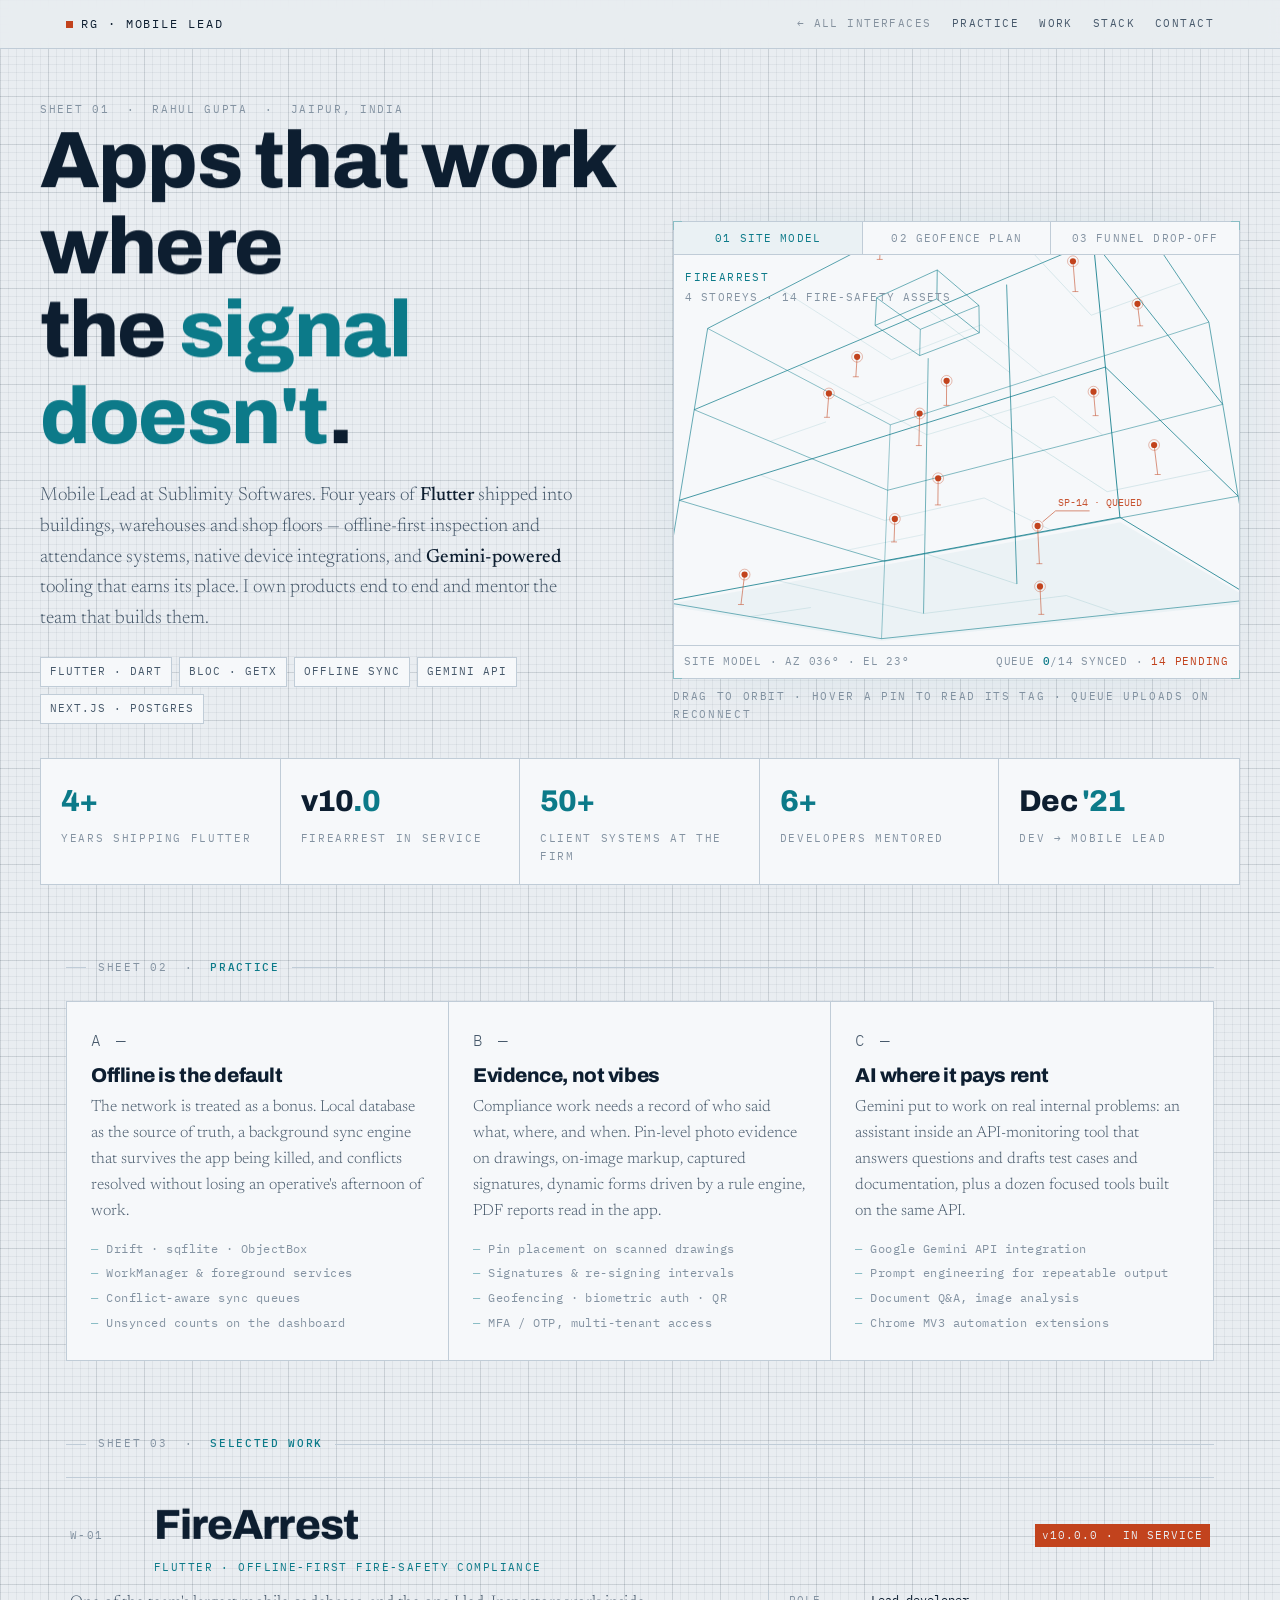
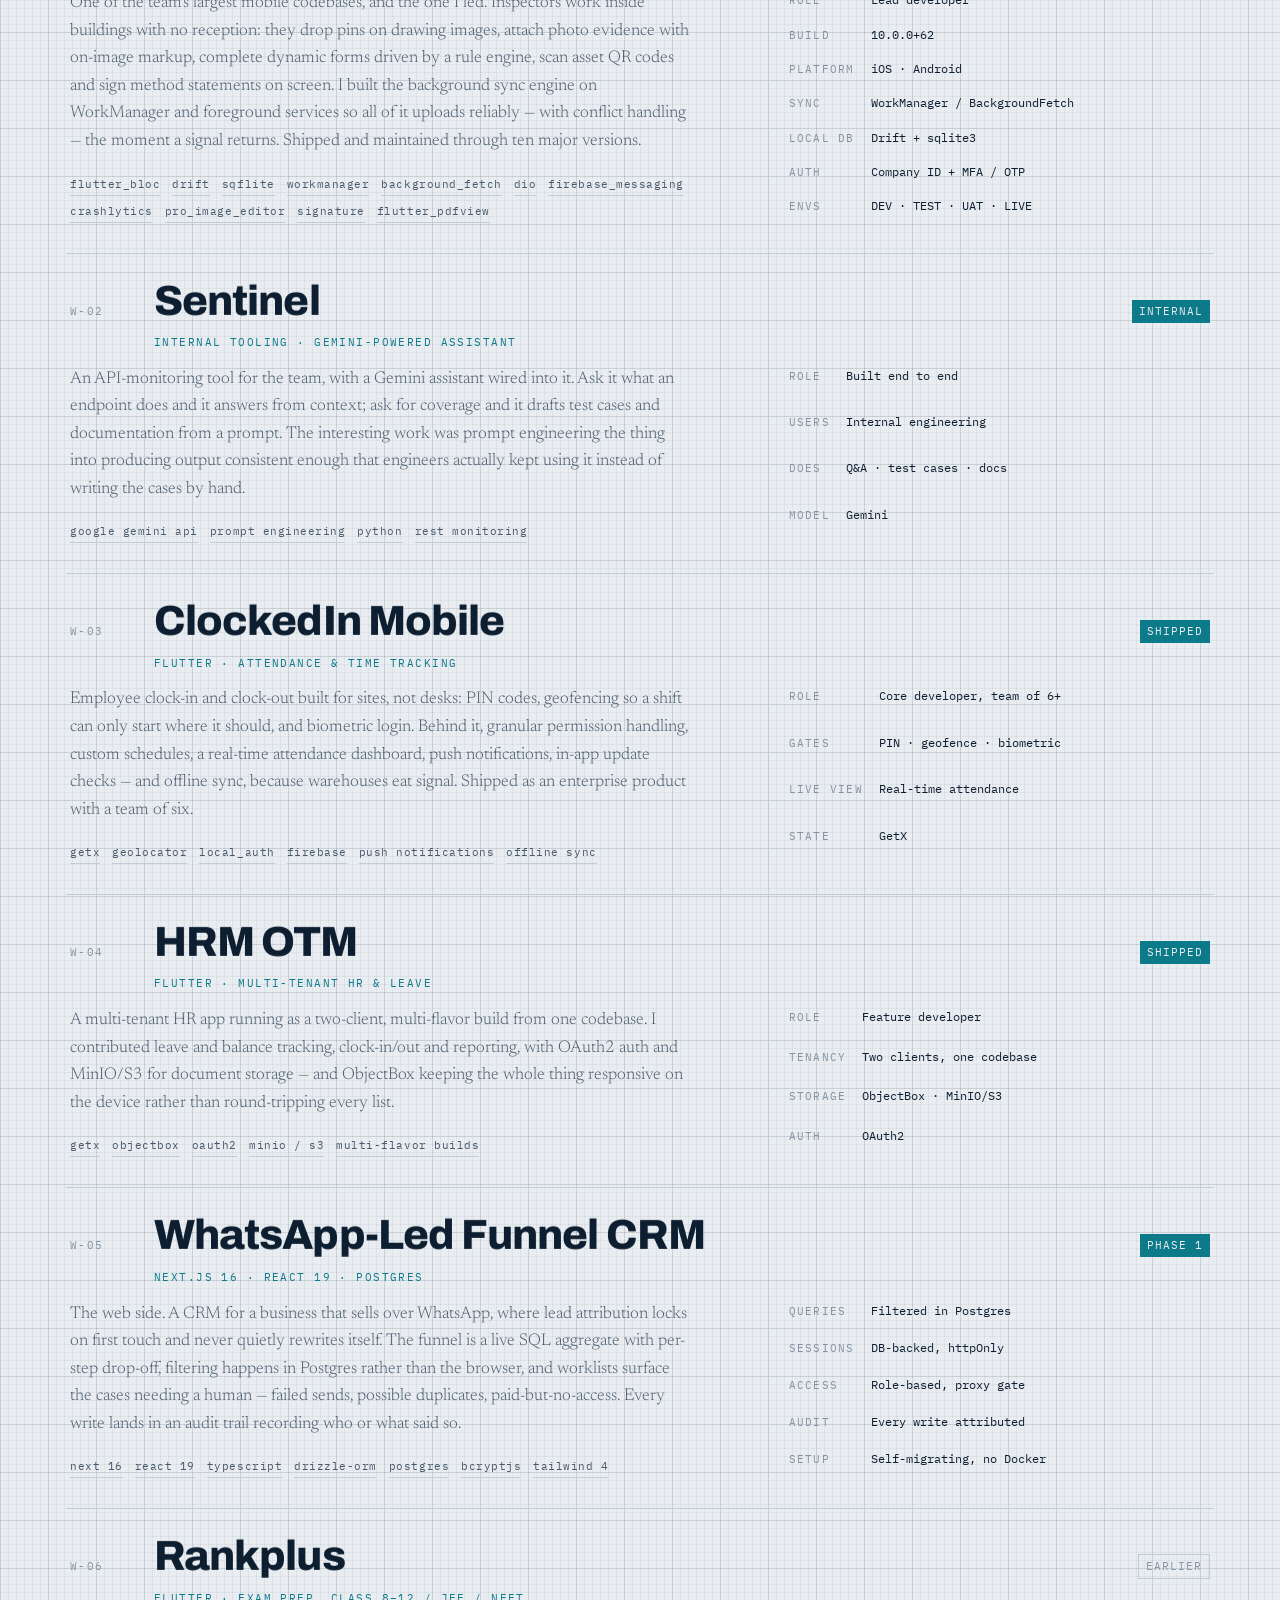
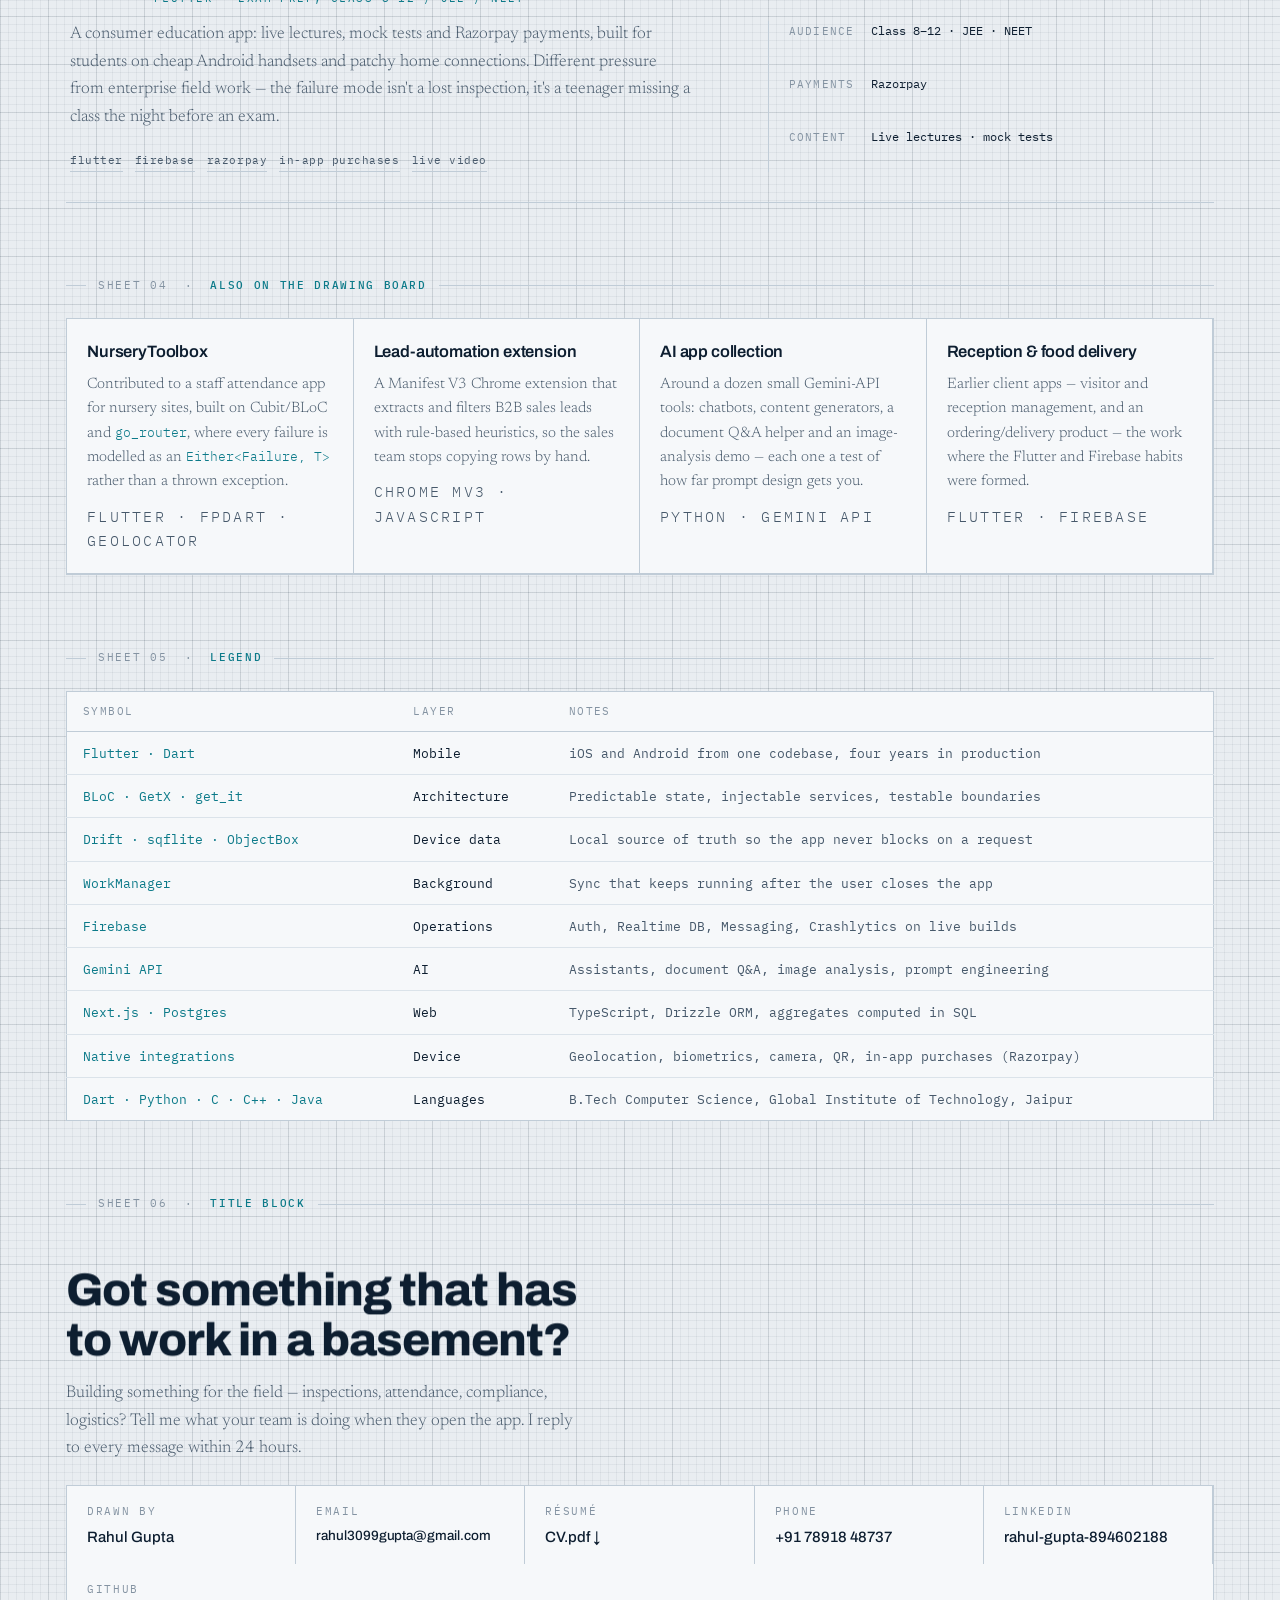
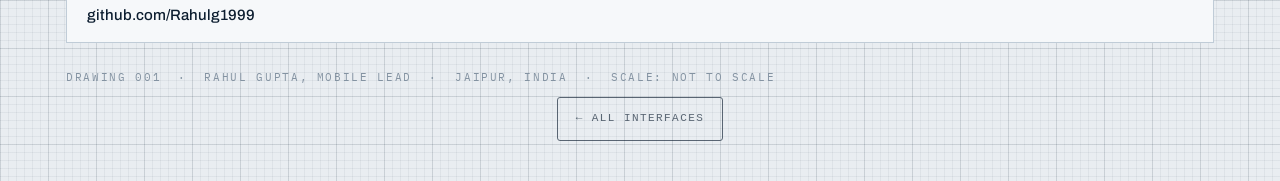
==== drawing/index.html @ c0f81e4e "first commit" ====
<!doctype html>
<html lang="en">
<head>
<meta charset="utf-8">
<meta name="viewport" content="width=device-width, initial-scale=1, viewport-fit=cover">
<title>Rahul Gupta</title>
<meta name="description" content="Drawing 001 — Rahul Gupta&#x27;s portfolio as a CAD sheet, with three live technical drawings.">
<meta name="author" content="Rahul Gupta">
<meta name="theme-color" content="#111013">
<meta property="og:type" content="website">
<meta property="og:title" content="Rahul Gupta">
<meta property="og:description" content="Drawing 001 — Rahul Gupta&#x27;s portfolio as a CAD sheet, with three live technical drawings.">
<link rel="icon" type="image/svg+xml" href="../assets/favicon-drawing001.svg">
<style>:root{color-scheme:light dark}*{-webkit-tap-highlight-color:transparent}body{margin:0}img{max-width:100%}[hidden]{display:none!important}</style>
</head>
<body>
<script>document.documentElement.className += " js";</script>
<link rel="preconnect" href="https://fonts.googleapis.com">
<link rel="preconnect" href="https://fonts.gstatic.com" crossorigin>
<link rel="stylesheet" href="https://fonts.googleapis.com/css2?family=Archivo:wght@500;600;800&family=IBM+Plex+Mono:wght@400;500&family=Newsreader:opsz,wght@6..72,300;6..72,400;6..72,500&display=swap">
<style>
:root{
  --paper:#E9EDF1; --surface:#F6F8FA; --surface-2:#FFFFFF;
  --ink:#0D1E30; --ink-soft:#47596B; --ink-faint:#8493A2;
  --rule:#C0CCD7; --rule-soft:#DBE3EA;
  --cyan:#0C7A89; --cyan-dim:#8ABDC5; --ember:#C2431D;
  --grid:rgba(13,30,48,.05); --grid-major:rgba(13,30,48,.095);
  --glow:rgba(12,122,137,.16); --wash:rgba(12,122,137,.05);
  --display:"Archivo","Helvetica Neue",Arial,sans-serif;
  --body:"Newsreader",Georgia,"Times New Roman",serif;
  --mono:"IBM Plex Mono",ui-monospace,"SF Mono",Menlo,monospace;
  color-scheme:light;
}
@media (prefers-color-scheme:dark){
  :root:not([data-theme="light"]){
    --paper:#08131E; --surface:#0D1D2B; --surface-2:#102434;
    --ink:#DEE9F1; --ink-soft:#94A9BB; --ink-faint:#5E7387;
    --rule:#1B2F42; --rule-soft:#152738;
    --cyan:#54D3E1; --cyan-dim:#2B6E7B; --ember:#FF7A4D;
    --grid:rgba(84,211,225,.05); --grid-major:rgba(84,211,225,.095);
    --glow:rgba(84,211,225,.15); --wash:rgba(84,211,225,.045);
    color-scheme:dark;
  }
}
:root[data-theme="dark"]{
  --paper:#08131E; --surface:#0D1D2B; --surface-2:#102434;
  --ink:#DEE9F1; --ink-soft:#94A9BB; --ink-faint:#5E7387;
  --rule:#1B2F42; --rule-soft:#152738;
  --cyan:#54D3E1; --cyan-dim:#2B6E7B; --ember:#FF7A4D;
  --grid:rgba(84,211,225,.05); --grid-major:rgba(84,211,225,.095);
  --glow:rgba(84,211,225,.15); --wash:rgba(84,211,225,.045);
  color-scheme:dark;
}

*{box-sizing:border-box}
html{scroll-behavior:smooth;overflow-x:clip}
body{
  margin:0; background:var(--paper); color:var(--ink);
  font-family:var(--body); font-size:17px; line-height:1.62;
  background-image:
    linear-gradient(var(--grid) 1px,transparent 1px),
    linear-gradient(90deg,var(--grid) 1px,transparent 1px),
    linear-gradient(var(--grid-major) 1px,transparent 1px),
    linear-gradient(90deg,var(--grid-major) 1px,transparent 1px);
  background-size:8px 8px,8px 8px,48px 48px,48px 48px;
  -webkit-font-smoothing:antialiased; overflow-x:hidden;
}
.sheet{max-width:1200px;margin:0 auto;padding:0 26px}
h1,h2,h3{font-family:var(--display);font-weight:800;text-wrap:balance;margin:0;letter-spacing:-.022em;line-height:1.04}
p{margin:0}
a{color:inherit}
code{font-family:var(--mono);font-size:.88em;color:var(--cyan)}
:focus-visible{outline:2px solid var(--cyan);outline-offset:3px}
.anno{font-family:var(--mono);font-size:11px;letter-spacing:.15em;text-transform:uppercase;color:var(--ink-faint);margin:0}
.anno b{font-weight:500;color:var(--cyan)}

/* plotter progress bar under the masthead */
.progress{position:absolute;left:0;right:0;bottom:-1px;height:1px;background:transparent}
.progress i{display:block;height:1px;width:0;background:var(--cyan);box-shadow:0 0 6px var(--glow)}

/* load sequence: the sheet is drawn on */
@keyframes plot-in{from{opacity:0;transform:translateY(14px)}to{opacity:1;transform:none}}
@keyframes rule-draw{from{transform:scaleX(0)}to{transform:scaleX(1)}}
.load{animation:plot-in .85s cubic-bezier(.22,.68,.28,1) backwards}
.load-1{animation-delay:.05s}.load-2{animation-delay:.16s}.load-3{animation-delay:.27s}
.load-4{animation-delay:.38s}.load-5{animation-delay:.49s}
@media (prefers-reduced-motion:reduce){.load{animation:none}}

/* line-mask type reveal */
.ln{display:block;overflow:hidden;padding-bottom:.04em}
.ln>i{display:block;font-style:normal;will-change:transform}
.js .ln>i{transform:translateY(108%);transition:transform 1s cubic-bezier(.16,.84,.3,1)}
.js .ln.go>i,.js .in .ln>i{transform:none}
.js .ln:nth-child(2)>i{transition-delay:.09s}
.js .ln:nth-child(3)>i{transition-delay:.18s}
@media (prefers-reduced-motion:reduce){.js .ln>i{transform:none;transition:none}}

/* word stagger for sheet headings */
.wd{display:inline-block}
.js .wd{opacity:0;transform:translateY(.5em);transition:opacity .5s ease,transform .5s cubic-bezier(.2,.7,.3,1)}
.js .in .wd{opacity:1;transform:none}
@media (prefers-reduced-motion:reduce){.js .wd{opacity:1;transform:none;transition:none}}

/* reveal: rests visible, lifts on entry */
.rise{opacity:.55;transform:translateY(10px);transition:opacity .7s cubic-bezier(.2,.7,.3,1),transform .7s cubic-bezier(.2,.7,.3,1)}
.rise.in{opacity:1;transform:none}
@media (prefers-reduced-motion:reduce){.rise{opacity:1;transform:none;transition:none}html{scroll-behavior:auto}}

/* ============ plotter loader: the title block draws itself, then the sheet lifts ============ */
#plot{position:fixed;inset:0;z-index:100;background:var(--paper);display:grid;place-items:center;
  background-image:linear-gradient(var(--grid) 1px,transparent 1px),linear-gradient(90deg,var(--grid) 1px,transparent 1px);
  background-size:8px 8px,8px 8px;
  animation:sheetUp .75s cubic-bezier(.76,0,.24,1) 2s forwards}
#plot .block{width:min(420px,84vw);border:1px solid var(--rule);background:var(--surface);position:relative}
#plot .block::before,#plot .block::after{content:"";position:absolute;background:var(--cyan);transform-origin:left}
#plot .block::before{left:0;right:0;top:-1px;height:1px;animation:drawX 1s cubic-bezier(.4,0,.2,1) .1s backwards}
#plot .block::after{left:0;right:0;bottom:-1px;height:1px;animation:drawX 1s cubic-bezier(.4,0,.2,1) .35s backwards}
@keyframes drawX{from{transform:scaleX(0)}to{transform:scaleX(1)}}
@keyframes sheetUp{to{transform:translateY(-101%)}}
#plot .r{display:flex;justify-content:space-between;gap:14px;padding:12px 15px;border-bottom:1px solid var(--rule);
  font-family:var(--mono);font-size:10.5px;letter-spacing:.13em;text-transform:uppercase;color:var(--ink-faint);
  opacity:0;animation:ink .01s linear forwards}
#plot .r:last-child{border-bottom:0}
#plot .r:nth-child(1){animation-delay:.5s}#plot .r:nth-child(2){animation-delay:.8s}
#plot .r:nth-child(3){animation-delay:1.1s}#plot .r:nth-child(4){animation-delay:1.4s}
@keyframes ink{to{opacity:1}}
#plot .r b{color:var(--cyan);font-weight:500}
#plot .ttl{font-family:var(--display);font-weight:800;font-size:clamp(22px,4vw,34px);letter-spacing:-.03em;color:var(--ink);text-transform:none}
#plot .bar{position:absolute;left:0;bottom:0;height:2px;background:var(--cyan);width:0;animation:fill 1.95s cubic-bezier(.4,0,.2,1) forwards}
@keyframes fill{to{width:100%}}
html:not(.js) #plot{display:none}
@media (prefers-reduced-motion:reduce){#plot{display:none}}

/* the pointer is a surveyor crosshair reading off the sheet */
@media (hover:hover) and (pointer:fine){
  html.cur-on,html.cur-on *{cursor:none!important}
}
#xh{position:fixed;top:0;left:0;pointer-events:none;z-index:40;opacity:0;transition:opacity .3s ease;
  width:0;height:0}
html.cur-live #xh{opacity:1}
#xh i{position:absolute;background:var(--cyan);display:block}
#xh i.v{left:-.5px;top:-15px;width:1px;height:30px}
#xh i.h{top:-.5px;left:-15px;height:1px;width:30px}
#xh .box{position:absolute;left:-19px;top:-19px;width:38px;height:38px;border:1px solid var(--cyan-dim);
  transition:width .28s cubic-bezier(.2,.8,.3,1),height .28s cubic-bezier(.2,.8,.3,1),left .28s cubic-bezier(.2,.8,.3,1),top .28s cubic-bezier(.2,.8,.3,1),background .28s ease}
#xh.lock .box{left:-31px;top:-31px;width:62px;height:62px;background:var(--wash);border-color:var(--cyan)}
#xh .co{position:absolute;left:26px;top:14px;font-family:var(--mono);font-size:9.5px;letter-spacing:.1em;color:var(--cyan);white-space:nowrap;font-variant-numeric:tabular-nums}
@media (prefers-reduced-motion:reduce){
  #xh{display:none!important}
  html.cur-on,html.cur-on *{cursor:auto!important}
}

/* masthead */
.masthead{position:sticky;top:0;z-index:30;padding-top:env(safe-area-inset-top);border-bottom:1px solid var(--rule);background:color-mix(in srgb,var(--paper) 88%,transparent);backdrop-filter:blur(8px)}
.masthead .sheet{display:flex;align-items:center;justify-content:space-between;gap:16px;height:48px}
.mark{font-family:var(--mono);font-size:12px;letter-spacing:.16em;text-transform:uppercase;text-decoration:none;display:flex;align-items:center;gap:8px}
.mark i{width:7px;height:7px;background:var(--ember);display:inline-block;font-style:normal;animation:blip 2.6s ease-in-out infinite}
@keyframes blip{0%,100%{opacity:1}50%{opacity:.25}}
@media (prefers-reduced-motion:reduce){.mark i{animation:none}}
.masthead nav{display:flex;gap:20px}
.masthead nav a{font-family:var(--mono);font-size:11px;letter-spacing:.13em;text-transform:uppercase;color:var(--ink-soft);text-decoration:none;position:relative}
.masthead nav a::after{content:"";position:absolute;left:0;right:100%;bottom:-4px;height:1px;background:var(--cyan);transition:right .35s ease}
.masthead nav a:hover::after{right:0}
@media (max-width:700px){.masthead nav a:nth-child(-n+2){display:none}}

/* hero */
.hero{padding:52px 0 0}
.hero-grid{display:grid;grid-template-columns:minmax(0,1.04fr) minmax(0,1fr);gap:44px;align-items:end}
@media (max-width:900px){.hero-grid{grid-template-columns:1fr;gap:32px}}
.hero h1{font-size:clamp(42px,7vw,80px)}
.hero h1 em{font-style:normal;color:var(--cyan)}
.lede{font-size:19px;font-weight:300;color:var(--ink-soft);max-width:54ch;margin-top:20px}
.lede strong{color:var(--ink);font-weight:500}
.hero-meta{display:flex;flex-wrap:wrap;gap:7px;margin-top:22px}
.chip{font-family:var(--mono);font-size:11px;letter-spacing:.09em;text-transform:uppercase;color:var(--ink-soft);border:1px solid var(--rule);padding:5px 9px;background:var(--surface);transition:color .3s ease,border-color .3s ease,transform .3s cubic-bezier(.2,.7,.3,1)}
.chip:hover{color:var(--cyan);border-color:var(--cyan-dim);transform:translateY(-2px)}
.tag{transition:color .25s ease,border-color .25s ease}
.tag:hover{color:var(--cyan);border-color:var(--cyan-dim)}

/* viewport */
.viewport{position:relative;border:1px solid var(--rule);background:var(--surface);box-shadow:0 0 70px -34px var(--glow)}
.viewport canvas{display:block;width:100%;height:390px;touch-action:pan-y;cursor:crosshair}
@media (max-width:900px){.viewport canvas{height:300px}}
.vp-tabs{display:flex;gap:0;border-bottom:1px solid var(--rule)}
.vt{flex:1;background:none;border:0;border-right:1px solid var(--rule);color:var(--ink-faint);font-family:var(--mono);font-size:10.5px;letter-spacing:.11em;text-transform:uppercase;padding:9px 6px;cursor:pointer;transition:color .25s ease,background .25s ease}
.vt:last-child{border-right:0}
.vt:hover{color:var(--ink)}
.vt.on{color:var(--cyan);background:var(--wash)}
.vp-label{position:absolute;top:47px;left:11px;z-index:2;pointer-events:none;font-family:var(--mono);font-size:10.5px;letter-spacing:.13em;text-transform:uppercase;color:var(--cyan);margin:0}
.vp-label span{display:block;color:var(--ink-faint);margin-top:3px;letter-spacing:.1em}
.vp-corner{position:absolute;width:9px;height:9px;border:1px solid var(--cyan-dim);pointer-events:none}
.vp-corner.tl{top:-1px;left:-1px;border-right:0;border-bottom:0}
.vp-corner.tr{top:-1px;right:-1px;border-left:0;border-bottom:0}
.vp-corner.bl{bottom:-1px;left:-1px;border-right:0;border-top:0}
.vp-corner.br{bottom:-1px;right:-1px;border-left:0;border-top:0}
.vp-bar{display:flex;justify-content:space-between;align-items:center;gap:10px;border-top:1px solid var(--rule);padding:7px 10px;flex-wrap:wrap}
.readout{font-family:var(--mono);font-size:11px;letter-spacing:.07em;color:var(--ink-faint);font-variant-numeric:tabular-nums}
.readout b{color:var(--cyan);font-weight:500}
.readout .warn{color:var(--ember)}

/* dimension divider */
.dim{display:flex;align-items:center;gap:12px;margin:74px 0 24px}
.dim::before{content:"";height:1px;background:var(--rule);flex:0 0 20px}
.dim::after{content:"";height:1px;background:var(--rule);flex:1;transform-origin:left;transform:scaleX(0);transition:transform 1.1s cubic-bezier(.2,.7,.3,1) .1s}
.dim.in::after{transform:scaleX(1)}
@media (prefers-reduced-motion:reduce){.dim::after{transform:none;transition:none}}
.dim .anno{white-space:nowrap}

/* stats strip */
.stats{display:grid;grid-template-columns:repeat(auto-fit,minmax(160px,1fr));border:1px solid var(--rule);background:var(--surface);margin-top:34px}
.stat{padding:18px 20px;border-right:1px solid var(--rule)}
.stat:last-child{border-right:0}
@media (max-width:760px){.stat{border-right:0;border-bottom:1px solid var(--rule)}.stat:last-child{border-bottom:0}}
.stat{transition:background .35s ease}
.stat:hover{background:var(--wash)}
.stat .n{font-family:var(--display);font-weight:800;font-size:30px;letter-spacing:-.03em;font-variant-numeric:tabular-nums}
.stat .n span{color:var(--cyan)}
.stat .anno{margin-top:5px}

/* practice */
.caps{display:grid;grid-template-columns:repeat(auto-fit,minmax(285px,1fr));border:1px solid var(--rule);background:var(--surface)}
.cap{padding:26px 24px 28px;border-right:1px solid var(--rule);position:relative;overflow:hidden}
.cap:last-child{border-right:0}
@media (max-width:900px){.cap{border-right:0;border-bottom:1px solid var(--rule)}.cap:last-child{border-bottom:0}}
.cap::before{content:"";position:absolute;inset:0;background:repeating-linear-gradient(45deg,var(--wash) 0 1px,transparent 1px 7px);opacity:0;transition:opacity .45s ease;pointer-events:none}
.cap:hover::before{opacity:1}
.cap h3{font-size:20px;margin:11px 0 10px}
.cap p{font-size:16px;font-weight:300;color:var(--ink-soft)}
.cap ul{margin:15px 0 0;padding:0;list-style:none;display:flex;flex-direction:column;gap:6px}
.cap li{font-family:var(--mono);font-size:11.5px;letter-spacing:.04em;color:var(--ink-faint);display:flex;gap:8px}
.cap li::before{content:"—";color:var(--cyan-dim)}

/* project rows */
.work{border-top:1px solid var(--rule)}
.proj{border-bottom:1px solid var(--rule);position:relative}
.proj::after{content:"";position:absolute;left:0;bottom:-1px;height:1px;width:100%;background:var(--cyan);transform:scaleX(0);transform-origin:left;transition:transform .55s cubic-bezier(.2,.7,.3,1)}
.proj:hover::after{transform:scaleX(1)}
.proj:hover .proj-idx{color:var(--ember)}
.proj-idx{transition:color .3s ease}
@media (prefers-reduced-motion:reduce){.proj::after{display:none}.proj-head{transition:none}}
.proj-head{display:grid;grid-template-columns:64px minmax(0,1fr) auto;gap:20px;align-items:baseline;padding:26px 4px 8px;transition:padding-left .4s cubic-bezier(.2,.7,.3,1)}
.proj:hover .proj-head{padding-left:14px}
.proj-idx{font-family:var(--mono);font-size:11px;letter-spacing:.12em;color:var(--ink-faint);padding-top:6px}
.proj h2{font-size:clamp(27px,4vw,42px)}
.proj:hover h2{color:var(--cyan)}
.proj h2{transition:color .3s ease}
.proj .role{font-family:var(--mono);font-size:11px;letter-spacing:.13em;text-transform:uppercase;color:var(--cyan);margin-top:9px}
.rev{font-family:var(--mono);font-size:10.5px;letter-spacing:.1em;color:var(--paper);background:var(--cyan);padding:3px 7px;white-space:nowrap}
.rev.live{background:var(--ember)}
.rev.quiet{background:transparent;color:var(--ink-faint);border:1px solid var(--rule)}
.proj-body{display:grid;grid-template-columns:minmax(0,1.5fr) minmax(0,1fr);gap:34px;padding:6px 4px 30px}
@media (max-width:860px){.proj-head{grid-template-columns:44px 1fr;gap:12px}.proj-head .rev{grid-column:2}.proj-body{grid-template-columns:1fr;gap:20px;padding-left:0}}
.proj-body p{font-weight:300;color:var(--ink-soft);max-width:62ch}
.spec{margin:0;display:grid;grid-template-columns:auto 1fr;gap:8px 16px;align-items:baseline;border-left:1px solid var(--rule);padding-left:20px}
@media (max-width:860px){.spec{border-left:0;padding-left:0;border-top:1px solid var(--rule-soft);padding-top:16px}}
.spec dt{font-family:var(--mono);font-size:10.5px;letter-spacing:.12em;text-transform:uppercase;color:var(--ink-faint);white-space:nowrap}
.spec dd{margin:0;font-family:var(--mono);font-size:12px;color:var(--ink);font-variant-numeric:tabular-nums}
.tags{display:flex;flex-wrap:wrap;gap:5px 12px;margin-top:18px}
.tag{font-family:var(--mono);font-size:10.5px;letter-spacing:.05em;color:var(--ink-soft);border-bottom:1px solid var(--rule);padding:2px 0}

/* minor works */
.minor{display:grid;grid-template-columns:repeat(auto-fit,minmax(240px,1fr));border:1px solid var(--rule);background:var(--surface)}
.mw{padding:20px;border-right:1px solid var(--rule);border-bottom:1px solid var(--rule)}
@media (max-width:900px){.mw{border-right:0}}
.mw{transition:background .35s ease}
.mw:hover{background:var(--wash)}
.mw h4{font-family:var(--display);font-weight:600;font-size:16.5px;margin:0 0 7px;letter-spacing:-.01em}
.mw p{font-size:15px;font-weight:300;color:var(--ink-soft)}
.mw .anno{margin-top:10px}

/* legend */
.legend{width:100%;border-collapse:collapse;border:1px solid var(--rule);background:var(--surface);font-family:var(--mono);font-size:12.5px}
.legend th,.legend td{text-align:left;padding:11px 16px;border-bottom:1px solid var(--rule-soft)}
.legend th{font-size:10.5px;letter-spacing:.14em;text-transform:uppercase;color:var(--ink-faint);font-weight:400;border-bottom:1px solid var(--rule)}
.legend tr:last-child td{border-bottom:0}
.legend tbody tr{transition:background .3s ease,opacity .5s ease,transform .5s cubic-bezier(.2,.7,.3,1)}
.legend tbody tr:hover{background:var(--wash)}
.legend-wrap.rise tbody tr{opacity:.5;transform:translateY(6px)}
.legend-wrap.rise.in tbody tr{opacity:1;transform:none}
.legend-wrap.rise.in tbody tr:nth-child(1){transition-delay:.02s}
.legend-wrap.rise.in tbody tr:nth-child(2){transition-delay:.07s}
.legend-wrap.rise.in tbody tr:nth-child(3){transition-delay:.12s}
.legend-wrap.rise.in tbody tr:nth-child(4){transition-delay:.17s}
.legend-wrap.rise.in tbody tr:nth-child(5){transition-delay:.22s}
.legend-wrap.rise.in tbody tr:nth-child(6){transition-delay:.27s}
.legend-wrap.rise.in tbody tr:nth-child(7){transition-delay:.32s}
.legend-wrap.rise.in tbody tr:nth-child(8){transition-delay:.37s}
.legend-wrap.rise.in tbody tr:nth-child(9){transition-delay:.42s}
@media (prefers-reduced-motion:reduce){.legend-wrap.rise tbody tr{opacity:1;transform:none;transition:none}}
.legend td:first-child{color:var(--cyan);white-space:nowrap}
.legend td:last-child{color:var(--ink-soft)}
.legend-wrap{overflow-x:auto}
@media (max-width:640px){.legend{font-size:11.5px}.legend th,.legend td{padding:9px 11px}}

/* title block */
.contact-head{padding:30px 0 22px}
.contact-head h2{font-size:clamp(29px,4.4vw,46px)}
.contact-head p{margin-top:14px;font-weight:300;color:var(--ink-soft);max-width:52ch}
.titleblock{border:1px solid var(--rule);background:var(--surface);display:grid;grid-template-columns:repeat(auto-fit,minmax(200px,1fr));margin-bottom:26px}
.tb-cell{padding:17px 20px;border-right:1px solid var(--rule)}
.tb-cell:last-child{border-right:0}
@media (max-width:760px){.tb-cell{border-right:0;border-bottom:1px solid var(--rule)}.tb-cell:last-child{border-bottom:0}}
.tb-cell .anno{display:block;margin-bottom:6px}
.tb-cell a,.tb-val{font-family:var(--display);font-weight:500;font-size:15px;text-decoration:none;overflow-wrap:break-word;hyphens:none;line-height:1.35;display:block}
.tb-cell a[href^="mailto"]{font-size:13.5px;letter-spacing:-.005em}
.tb-cell{transition:background .35s ease}
.tb-cell:hover{background:var(--wash)}
.tb-cell a:hover{color:var(--cyan)}
footer{padding:0 0 40px}
</style>

<div id="plot">
  <div class="block">
    <div class="r"><span class="ttl">Rahul Gupta</span><span>Rev 10.0</span></div>
    <div class="r"><span>Drawing</span><b>001 · Field-grade software</b></div>
    <div class="r"><span>Sheets</span><b>06</b></div>
    <div class="r"><span>Status</span><b>Plotting…</b></div>
    <span class="bar"></span>
  </div>
</div>

<div id="xh" aria-hidden="true"><i class="v"></i><i class="h"></i><span class="box"></span><span class="co"></span></div>

<header class="masthead">
  <div class="sheet">
    <a class="mark" href="#top"><i></i>RG · Mobile Lead</a>
    <nav>
      <a class="rg-top" href="../">&larr; All interfaces</a>
      <a href="#practice">Practice</a>
      <a href="#work">Work</a>
      <a href="#stack">Stack</a>
      <a href="#contact">Contact</a>
    </nav>
    <div class="progress"><i id="prog"></i></div>
  </div>
</header>

<main id="top">
<section class="sheet hero">
  <div class="hero-grid">
    <div>
      <p class="anno load load-1">Sheet 01 &nbsp;·&nbsp; Rahul Gupta &nbsp;·&nbsp; Jaipur, India</p>
      <h1><span class="ln"><i>Apps that work</i></span><span class="ln"><i>where the <em>signal</em></i></span><span class="ln"><i><em>doesn't</em>.</i></span></h1>
      <p class="lede load load-3">Mobile Lead at Sublimity Softwares. Four years of <strong>Flutter</strong> shipped into buildings, warehouses and shop floors — offline-first inspection and attendance systems, native device integrations, and <strong>Gemini-powered</strong> tooling that earns its place. I own products end to end and mentor the team that builds them.</p>
      <div class="hero-meta load load-4">
        <span class="chip">Flutter · Dart</span>
        <span class="chip">BLoC · GetX</span>
        <span class="chip">Offline sync</span>
        <span class="chip">Gemini API</span>
        <span class="chip">Next.js · Postgres</span>
      </div>
    </div>

    <div>
      <div class="viewport load load-3">
        <span class="vp-corner tl"></span><span class="vp-corner tr"></span>
        <span class="vp-corner bl"></span><span class="vp-corner br"></span>
        <div class="vp-tabs" role="group" aria-label="Choose a drawing">
          <button class="vt on" type="button" data-mode="0">01 Site model</button>
          <button class="vt" type="button" data-mode="1">02 Geofence plan</button>
          <button class="vt" type="button" data-mode="2">03 Funnel drop-off</button>
        </div>
        <p class="vp-label" id="vp-cap">FireArrest <span>4 storeys · 14 fire-safety assets</span></p>
        <canvas id="cad" aria-label="Interactive wireframe of a four-storey site model. Inspection pins upload from unsynced to synced; moving the pointer reveals each pin's asset tag."></canvas>
        <div class="vp-bar">
          <span class="readout">SITE MODEL · <span id="ro-az">AZ 000°</span> · <span id="ro-el">EL 00°</span></span>
          <span class="readout" id="ro-sync">QUEUE <b>0</b>/14 SYNCED</span>
        </div>
      </div>
      <p class="anno load load-5" style="margin-top:9px">Drag to orbit · hover a pin to read its tag · queue uploads on reconnect</p>
    </div>
  </div>

  <div class="stats rise">
    <div class="stat"><p class="n"><span class="cnt" data-to="4">4</span><span>+</span></p><p class="anno">Years shipping Flutter</p></div>
    <div class="stat"><p class="n">v10<span>.0</span></p><p class="anno">FireArrest in service</p></div>
    <div class="stat"><p class="n"><span class="cnt" data-to="50">50</span><span>+</span></p><p class="anno">Client systems at the firm</p></div>
    <div class="stat"><p class="n"><span class="cnt" data-to="6">6</span><span>+</span></p><p class="anno">Developers mentored</p></div>
    <div class="stat"><p class="n">Dec<span> '21</span></p><p class="anno">Dev → Mobile Lead</p></div>
  </div>
</section>

<section class="sheet" id="practice">
  <div class="dim rise"><p class="anno">Sheet 02 &nbsp;·&nbsp; <b>Practice</b></p></div>
  <div class="caps rise">
    <article class="cap">
      <p class="anno">A —</p>
      <h3>Offline is the default</h3>
      <p>The network is treated as a bonus. Local database as the source of truth, a background sync engine that survives the app being killed, and conflicts resolved without losing an operative's afternoon of work.</p>
      <ul>
        <li>Drift · sqflite · ObjectBox</li>
        <li>WorkManager &amp; foreground services</li>
        <li>Conflict-aware sync queues</li>
        <li>Unsynced counts on the dashboard</li>
      </ul>
    </article>
    <article class="cap">
      <p class="anno">B —</p>
      <h3>Evidence, not vibes</h3>
      <p>Compliance work needs a record of who said what, where, and when. Pin-level photo evidence on drawings, on-image markup, captured signatures, dynamic forms driven by a rule engine, PDF reports read in the app.</p>
      <ul>
        <li>Pin placement on scanned drawings</li>
        <li>Signatures &amp; re-signing intervals</li>
        <li>Geofencing · biometric auth · QR</li>
        <li>MFA / OTP, multi-tenant access</li>
      </ul>
    </article>
    <article class="cap">
      <p class="anno">C —</p>
      <h3>AI where it pays rent</h3>
      <p>Gemini put to work on real internal problems: an assistant inside an API-monitoring tool that answers questions and drafts test cases and documentation, plus a dozen focused tools built on the same API.</p>
      <ul>
        <li>Google Gemini API integration</li>
        <li>Prompt engineering for repeatable output</li>
        <li>Document Q&amp;A, image analysis</li>
        <li>Chrome MV3 automation extensions</li>
      </ul>
    </article>
  </div>
</section>

<section class="sheet" id="work">
  <div class="dim rise"><p class="anno">Sheet 03 &nbsp;·&nbsp; <b>Selected work</b></p></div>
  <div class="work">

    <article class="proj rise">
      <div class="proj-head">
        <span class="proj-idx">W-01</span>
        <div>
          <h2><span class="ln"><i>FireArrest</i></span></h2>
          <p class="role">Flutter · Offline-first fire-safety compliance</p>
        </div>
        <span class="rev live">v10.0.0 · IN SERVICE</span>
      </div>
      <div class="proj-body">
        <div>
          <p>One of the team's largest mobile codebases, and the one I led. Inspectors work inside buildings with no reception: they drop pins on drawing images, attach photo evidence with on-image markup, complete dynamic forms driven by a rule engine, scan asset QR codes and sign method statements on screen. I built the background sync engine on WorkManager and foreground services so all of it uploads reliably — with conflict handling — the moment a signal returns. Shipped and maintained through ten major versions.</p>
          <div class="tags">
            <span class="tag">flutter_bloc</span><span class="tag">drift</span><span class="tag">sqflite</span><span class="tag">workmanager</span><span class="tag">background_fetch</span><span class="tag">dio</span><span class="tag">firebase_messaging</span><span class="tag">crashlytics</span><span class="tag">pro_image_editor</span><span class="tag">signature</span><span class="tag">flutter_pdfview</span>
          </div>
        </div>
        <dl class="spec">
          <dt>Role</dt><dd>Lead developer</dd>
          <dt>Build</dt><dd>10.0.0+62</dd>
          <dt>Platform</dt><dd>iOS · Android</dd>
          <dt>Sync</dt><dd>WorkManager / BackgroundFetch</dd>
          <dt>Local DB</dt><dd>Drift + sqlite3</dd>
          <dt>Auth</dt><dd>Company ID + MFA / OTP</dd>
          <dt>Envs</dt><dd>DEV · TEST · UAT · LIVE</dd>
        </dl>
      </div>
    </article>

    <article class="proj rise">
      <div class="proj-head">
        <span class="proj-idx">W-02</span>
        <div>
          <h2><span class="ln"><i>Sentinel</i></span></h2>
          <p class="role">Internal tooling · Gemini-powered assistant</p>
        </div>
        <span class="rev">INTERNAL</span>
      </div>
      <div class="proj-body">
        <div>
          <p>An API-monitoring tool for the team, with a Gemini assistant wired into it. Ask it what an endpoint does and it answers from context; ask for coverage and it drafts test cases and documentation from a prompt. The interesting work was prompt engineering the thing into producing output consistent enough that engineers actually kept using it instead of writing the cases by hand.</p>
          <div class="tags">
            <span class="tag">google gemini api</span><span class="tag">prompt engineering</span><span class="tag">python</span><span class="tag">rest monitoring</span>
          </div>
        </div>
        <dl class="spec">
          <dt>Role</dt><dd>Built end to end</dd>
          <dt>Users</dt><dd>Internal engineering</dd>
          <dt>Does</dt><dd>Q&amp;A · test cases · docs</dd>
          <dt>Model</dt><dd>Gemini</dd>
        </dl>
      </div>
    </article>

    <article class="proj rise">
      <div class="proj-head">
        <span class="proj-idx">W-03</span>
        <div>
          <h2><span class="ln"><i>ClockedIn Mobile</i></span></h2>
          <p class="role">Flutter · Attendance &amp; time tracking</p>
        </div>
        <span class="rev">SHIPPED</span>
      </div>
      <div class="proj-body">
        <div>
          <p>Employee clock-in and clock-out built for sites, not desks: PIN codes, geofencing so a shift can only start where it should, and biometric login. Behind it, granular permission handling, custom schedules, a real-time attendance dashboard, push notifications, in-app update checks — and offline sync, because warehouses eat signal. Shipped as an enterprise product with a team of six.</p>
          <div class="tags">
            <span class="tag">getx</span><span class="tag">geolocator</span><span class="tag">local_auth</span><span class="tag">firebase</span><span class="tag">push notifications</span><span class="tag">offline sync</span>
          </div>
        </div>
        <dl class="spec">
          <dt>Role</dt><dd>Core developer, team of 6+</dd>
          <dt>Gates</dt><dd>PIN · geofence · biometric</dd>
          <dt>Live view</dt><dd>Real-time attendance</dd>
          <dt>State</dt><dd>GetX</dd>
        </dl>
      </div>
    </article>

    <article class="proj rise">
      <div class="proj-head">
        <span class="proj-idx">W-04</span>
        <div>
          <h2><span class="ln"><i>HRM OTM</i></span></h2>
          <p class="role">Flutter · Multi-tenant HR &amp; leave</p>
        </div>
        <span class="rev">SHIPPED</span>
      </div>
      <div class="proj-body">
        <div>
          <p>A multi-tenant HR app running as a two-client, multi-flavor build from one codebase. I contributed leave and balance tracking, clock-in/out and reporting, with OAuth2 auth and MinIO/S3 for document storage — and ObjectBox keeping the whole thing responsive on the device rather than round-tripping every list.</p>
          <div class="tags">
            <span class="tag">getx</span><span class="tag">objectbox</span><span class="tag">oauth2</span><span class="tag">minio / s3</span><span class="tag">multi-flavor builds</span>
          </div>
        </div>
        <dl class="spec">
          <dt>Role</dt><dd>Feature developer</dd>
          <dt>Tenancy</dt><dd>Two clients, one codebase</dd>
          <dt>Storage</dt><dd>ObjectBox · MinIO/S3</dd>
          <dt>Auth</dt><dd>OAuth2</dd>
        </dl>
      </div>
    </article>

    <article class="proj rise">
      <div class="proj-head">
        <span class="proj-idx">W-05</span>
        <div>
          <h2><span class="ln"><i>WhatsApp-Led Funnel CRM</i></span></h2>
          <p class="role">Next.js 16 · React 19 · Postgres</p>
        </div>
        <span class="rev">PHASE 1</span>
      </div>
      <div class="proj-body">
        <div>
          <p>The web side. A CRM for a business that sells over WhatsApp, where lead attribution locks on first touch and never quietly rewrites itself. The funnel is a live SQL aggregate with per-step drop-off, filtering happens in Postgres rather than the browser, and worklists surface the cases needing a human — failed sends, possible duplicates, paid-but-no-access. Every write lands in an audit trail recording who or what said so.</p>
          <div class="tags">
            <span class="tag">next 16</span><span class="tag">react 19</span><span class="tag">typescript</span><span class="tag">drizzle-orm</span><span class="tag">postgres</span><span class="tag">bcryptjs</span><span class="tag">tailwind 4</span>
          </div>
        </div>
        <dl class="spec">
          <dt>Queries</dt><dd>Filtered in Postgres</dd>
          <dt>Sessions</dt><dd>DB-backed, httpOnly</dd>
          <dt>Access</dt><dd>Role-based, proxy gate</dd>
          <dt>Audit</dt><dd>Every write attributed</dd>
          <dt>Setup</dt><dd>Self-migrating, no Docker</dd>
        </dl>
      </div>
    </article>

    <article class="proj rise">
      <div class="proj-head">
        <span class="proj-idx">W-06</span>
        <div>
          <h2><span class="ln"><i>Rankplus</i></span></h2>
          <p class="role">Flutter · Exam prep, Class 8–12 / JEE / NEET</p>
        </div>
        <span class="rev quiet">EARLIER</span>
      </div>
      <div class="proj-body">
        <div>
          <p>A consumer education app: live lectures, mock tests and Razorpay payments, built for students on cheap Android handsets and patchy home connections. Different pressure from enterprise field work — the failure mode isn't a lost inspection, it's a teenager missing a class the night before an exam.</p>
          <div class="tags">
            <span class="tag">flutter</span><span class="tag">firebase</span><span class="tag">razorpay</span><span class="tag">in-app purchases</span><span class="tag">live video</span>
          </div>
        </div>
        <dl class="spec">
          <dt>Audience</dt><dd>Class 8–12 · JEE · NEET</dd>
          <dt>Payments</dt><dd>Razorpay</dd>
          <dt>Content</dt><dd>Live lectures · mock tests</dd>
        </dl>
      </div>
    </article>

  </div>
</section>

<section class="sheet">
  <div class="dim rise"><p class="anno">Sheet 04 &nbsp;·&nbsp; <b>Also on the drawing board</b></p></div>
  <div class="minor rise">
    <div class="mw">
      <h4>NurseryToolbox</h4>
      <p>Contributed to a staff attendance app for nursery sites, built on Cubit/BLoC and <code>go_router</code>, where every failure is modelled as an <code>Either&lt;Failure, T&gt;</code> rather than a thrown exception.</p>
      <p class="anno">Flutter · fpdart · geolocator</p>
    </div>
    <div class="mw">
      <h4>Lead-automation extension</h4>
      <p>A Manifest V3 Chrome extension that extracts and filters B2B sales leads with rule-based heuristics, so the sales team stops copying rows by hand.</p>
      <p class="anno">Chrome MV3 · JavaScript</p>
    </div>
    <div class="mw">
      <h4>AI app collection</h4>
      <p>Around a dozen small Gemini-API tools: chatbots, content generators, a document Q&amp;A helper and an image-analysis demo — each one a test of how far prompt design gets you.</p>
      <p class="anno">Python · Gemini API</p>
    </div>
    <div class="mw">
      <h4>Reception &amp; food delivery</h4>
      <p>Earlier client apps — visitor and reception management, and an ordering/delivery product — the work where the Flutter and Firebase habits were formed.</p>
      <p class="anno">Flutter · Firebase</p>
    </div>
  </div>
</section>

<section class="sheet" id="stack">
  <div class="dim rise"><p class="anno">Sheet 05 &nbsp;·&nbsp; <b>Legend</b></p></div>
  <div class="legend-wrap rise">
  <table class="legend">
    <thead><tr><th scope="col">Symbol</th><th scope="col">Layer</th><th scope="col">Notes</th></tr></thead>
    <tbody>
      <tr><td>Flutter · Dart</td><td>Mobile</td><td>iOS and Android from one codebase, four years in production</td></tr>
      <tr><td>BLoC · GetX · get_it</td><td>Architecture</td><td>Predictable state, injectable services, testable boundaries</td></tr>
      <tr><td>Drift · sqflite · ObjectBox</td><td>Device data</td><td>Local source of truth so the app never blocks on a request</td></tr>
      <tr><td>WorkManager</td><td>Background</td><td>Sync that keeps running after the user closes the app</td></tr>
      <tr><td>Firebase</td><td>Operations</td><td>Auth, Realtime DB, Messaging, Crashlytics on live builds</td></tr>
      <tr><td>Gemini API</td><td>AI</td><td>Assistants, document Q&amp;A, image analysis, prompt engineering</td></tr>
      <tr><td>Next.js · Postgres</td><td>Web</td><td>TypeScript, Drizzle ORM, aggregates computed in SQL</td></tr>
      <tr><td>Native integrations</td><td>Device</td><td>Geolocation, biometrics, camera, QR, in-app purchases (Razorpay)</td></tr>
      <tr><td>Dart · Python · C · C++ · Java</td><td>Languages</td><td>B.Tech Computer Science, Global Institute of Technology, Jaipur</td></tr>
    </tbody>
  </table>
  </div>
</section>

<section class="sheet" id="contact">
  <div class="dim rise"><p class="anno">Sheet 06 &nbsp;·&nbsp; <b>Title block</b></p></div>
  <div class="contact-head rise">
    <h2><span class="ln"><i>Got something that has</i></span><span class="ln"><i>to work in a basement?</i></span></h2>
    <p>Building something for the field — inspections, attendance, compliance, logistics? Tell me what your team is doing when they open the app. I reply to every message within 24 hours.</p>
  </div>
  <div class="titleblock rise">
    <div class="tb-cell"><span class="anno">Drawn by</span><span class="tb-val">Rahul Gupta</span></div>
    <div class="tb-cell"><span class="anno">Email</span><a href="mailto:rahul3099gupta@gmail.com">rahul3099gupta@gmail.com</a></div>
    <div class="tb-cell"><span class="anno">Résumé</span><a href="../assets/Rahul-Gupta-CV.pdf" download>CV.pdf ↓</a></div>
    <div class="tb-cell"><span class="anno">Phone</span><a href="tel:+917891848737">+91 78918 48737</a></div>
    <div class="tb-cell"><span class="anno">LinkedIn</span><a href="https://linkedin.com/in/rahul-gupta-894602188" target="_blank" rel="noopener noreferrer">rahul-gupta-894602188</a></div>
    <div class="tb-cell"><span class="anno">GitHub</span><a href="https://github.com/Rahulg1999" target="_blank" rel="noopener noreferrer">github.com/Rahulg1999</a></div>
  </div>
</section>
</main>

<footer class="sheet">
  <p class="anno">Drawing 001 &nbsp;·&nbsp; Rahul Gupta, Mobile Lead &nbsp;·&nbsp; Jaipur, India &nbsp;·&nbsp; Scale: not to scale</p>
</footer>

<script>
/* ---------- the plotter sheet lifts, then the crosshair takes over ---------- */
(function(){
  var reduceQ = window.matchMedia('(prefers-reduced-motion: reduce)').matches;
  var plot = document.getElementById('plot');
  if(plot) setTimeout(function(){ plot.remove(); }, reduceQ ? 0 : 2900);

  if(reduceQ || !window.matchMedia('(hover:hover) and (pointer:fine)').matches) return;
  var docEl = document.documentElement, xh = document.getElementById('xh');
  var co = xh.querySelector('.co');
  docEl.classList.add('cur-on');
  var seen = false;
  window.addEventListener('pointermove', function(e){
    if(!seen){ seen = true; docEl.classList.add('cur-live'); }
    xh.style.transform = 'translate(' + e.clientX + 'px,' + e.clientY + 'px)';
    co.textContent = 'X ' + String(Math.round(e.clientX)).padStart(4,'0') + '  Y ' + String(Math.round(e.clientY)).padStart(4,'0');
  }, {passive:true});
  document.addEventListener('pointerleave', function(){ seen = false; docEl.classList.remove('cur-live'); });
  document.querySelectorAll('a, button, .proj, .cap, .mw, canvas').forEach(function(el){
    el.addEventListener('pointerenter', function(){ xh.classList.add('lock'); });
    el.addEventListener('pointerleave', function(){ xh.classList.remove('lock'); });
  });
})();

/* ---------- reveal on scroll (rests visible) ---------- */
(function(){
  var els = document.querySelectorAll('.rise');
  if(!('IntersectionObserver' in window)){ els.forEach(function(e){ e.classList.add('in'); }); return; }
  var io = new IntersectionObserver(function(entries){
    entries.forEach(function(en){
      if(!en.isIntersecting) return;
      en.target.classList.add('in');
      en.target.querySelectorAll && en.target.querySelectorAll('.cnt').forEach(countUp);
      io.unobserve(en.target);
    });
  }, {rootMargin:'0px 0px -8% 0px', threshold:0.05});
  els.forEach(function(e){ io.observe(e); });
})();

/* ---------- type: run hero lines, split sheet headings into words ---------- */
(function(){
  var hero = document.querySelector('.hero h1');
  if(hero){
    var lines = hero.querySelectorAll('.ln');
    (document.fonts ? document.fonts.ready : Promise.resolve()).then(function(){
      lines.forEach(function(l, i){ setTimeout(function(){ l.classList.add('go'); }, 90 + i*110); });
    });
  }
  document.querySelectorAll('.dim .anno, .contact-head p').forEach(function(el){
    if(el.querySelector('.wd')) return;
    var html = el.innerHTML.split(/(\s+)/).map(function(tok){
      return /^\s+$/.test(tok) ? tok : '<span class="wd">' + tok + '</span>';
    }).join('');
    el.innerHTML = html;
    var kids = el.querySelectorAll('.wd');
    kids.forEach(function(k, i){ k.style.transitionDelay = (i * 0.035) + 's'; });
  });
})();

/* ---------- count-ups ---------- */
function countUp(el){
  if(el.dataset.done) return;
  el.dataset.done = '1';
  var to = parseInt(el.dataset.to, 10);
  if(window.matchMedia('(prefers-reduced-motion: reduce)').matches){ el.textContent = to; return; }
  var t0 = null, dur = 900;
  function tick(now){
    if(t0 === null) t0 = now;
    var k = Math.min((now - t0) / dur, 1);
    var eased = 1 - Math.pow(1 - k, 3);
    el.textContent = Math.round(to * eased);
    if(k < 1) requestAnimationFrame(tick);
  }
  requestAnimationFrame(tick);
}
if(!window.matchMedia('(prefers-reduced-motion: reduce)').matches){
  document.querySelectorAll('.cnt').forEach(function(el){ el.textContent = '0'; });
}

/* ---------- scroll progress ---------- */
(function(){
  var bar = document.getElementById('prog');
  if(!bar) return;
  var ticking = false;
  function set(){
    var max = document.documentElement.scrollHeight - window.innerHeight;
    var k = max > 0 ? Math.min(window.scrollY / max, 1) : 0;
    bar.style.width = (k * 100).toFixed(2) + '%';
    ticking = false;
  }
  window.addEventListener('scroll', function(){
    if(!ticking){ ticking = true; requestAnimationFrame(set); }
  }, {passive:true});
  window.addEventListener('resize', set);
  set();
})();

/* ---------- CAD site model ---------- */
(function(){
  var canvas = document.getElementById('cad');
  if(!canvas || !canvas.getContext) return;
  var ctx = canvas.getContext('2d');
  var reduce = window.matchMedia('(prefers-reduced-motion: reduce)').matches;

  var C = {};
  function readPalette(){
    var cs = getComputedStyle(document.documentElement);
    C.line  = cs.getPropertyValue('--cyan').trim()      || '#0C7A89';
    C.faint = cs.getPropertyValue('--cyan-dim').trim()  || '#8ABDC5';
    C.ember = cs.getPropertyValue('--ember').trim()     || '#C2431D';
    C.ink   = cs.getPropertyValue('--ink-faint').trim() || '#8493A2';
  }
  readPalette();
  var mq = window.matchMedia('(prefers-color-scheme: dark)');
  if(mq.addEventListener) mq.addEventListener('change', readPalette);

  /* model: four storeys, slabs, partitions, columns, roof plant */
  var W = 1.5, D = 1.02, LVL = [-1.0, -0.34, 0.32, 0.98];
  var segs = [];
  function seg(a,b,c,d,e,f,w){ segs.push([a,b,c,d,e,f,w||0]); }
  LVL.forEach(function(y,i){
    seg(-W,y,-D, W,y,-D,0); seg(W,y,-D, W,y,D,0); seg(W,y,D, -W,y,D,0); seg(-W,y,D, -W,y,-D,0);
    var p = (i % 2)
      ? [[[-0.7,-D],[-0.7,0.1]],[[-0.7,0.1],[0.15,0.1]],[[0.15,0.1],[0.15,D]],[[0.85,-D],[0.85,0.45]],[[0.85,0.45],[W,0.45]],[[-W,0.55],[-0.7,0.55]]]
      : [[[-0.45,-D],[-0.45,0.25]],[[-0.45,0.25],[0.62,0.25]],[[0.62,0.25],[0.62,D]],[[0.55,-D],[0.55,-0.2]],[[-W,-0.35],[-0.9,-0.35]]];
    p.forEach(function(s){ seg(s[0][0],y,s[0][1], s[1][0],y,s[1][1], 1); });
  });
  [[-W,-D],[W,-D],[W,D],[-W,D],[-0.45,0.25],[0.55,-0.2]].forEach(function(c){
    seg(c[0],LVL[0],c[1], c[0],LVL[3],c[1], 0);
  });
  var ry = LVL[3], py = ry + 0.24;
  [[ry],[py]].forEach(function(a){
    var y = a[0];
    seg(-0.48,y,-0.34, 0.08,y,-0.34,0); seg(0.08,y,-0.34, 0.08,y,0.18,0);
    seg(0.08,y,0.18, -0.48,y,0.18,0); seg(-0.48,y,0.18, -0.48,y,-0.34,0);
  });
  [[-0.48,-0.34],[0.08,-0.34],[0.08,0.18],[-0.48,0.18]].forEach(function(c){ seg(c[0],ry,c[1], c[0],py,c[1],0); });

  var PINS = [
    [0,-1.18,-0.68,'FD-01'],[0,0.88,-0.54,'SP-14'],[0,0.18,0.74,'FD-02'],
    [1,-1.02,0.58,'DMP-07'],[1,0.34,-0.82,'SP-21'],[1,1.22,0.34,'FD-09'],
    [2,-0.84,-0.4,'SP-33'],[2,0.72,0.68,'FD-11'],[2,1.26,-0.72,'DMP-12'],
    [3,-1.12,0.14,'SP-40'],[3,0.04,-0.88,'FD-18'],[3,1.08,0.78,'SP-42'],
    [1,-0.18,0.04,'CORE-1'],[2,-0.04,-0.06,'CORE-2']
  ].map(function(p){ return {x:p[1], y:LVL[p[0]], z:p[2], id:p[3], synced:false, t:0}; });

  var az = -0.62, el = 0.4, w = 0, h = 0, dpr = 1;
  var plot = reduce ? 1 : 0, plotStart = null, PLOT_MS = 1500;
  var mode = 0;

  /* ---- drawing 02: a geofenced site, workers clocking in ---- */
  var CREW = [
    {n:'A. Sharma', a:2.7, r:1.62, in:false}, {n:'R. Verma', a:0.7, r:1.45, in:false},
    {n:'S. Khan',   a:4.2, r:1.30, in:false}, {n:'P. Nair',  a:5.4, r:1.70, in:false},
    {n:'M. Das',    a:1.8, r:1.20, in:false}, {n:'K. Iyer',  a:3.5, r:1.55, in:false}
  ];
  var crewT = 0;

  function drawGeofence(){
    var cx = w/2, cy = h/2 + 6, u = Math.min(w, h*1.6) * 0.20;
    /* site boundary */
    ctx.setLineDash([5,4]); ctx.strokeStyle = C.faint; ctx.globalAlpha = 0.7; ctx.lineWidth = 1;
    ctx.strokeRect(cx - u*1.75, cy - u*1.15, u*3.5, u*2.3);
    ctx.setLineDash([]);
    /* geofence radius */
    var R = u * 1.05 * plot;
    ctx.beginPath(); ctx.arc(cx, cy, R, 0, Math.PI*2);
    ctx.strokeStyle = C.line; ctx.globalAlpha = 0.85; ctx.lineWidth = 1; ctx.setLineDash([3,3]); ctx.stroke(); ctx.setLineDash([]);
    ctx.globalAlpha = 0.07; ctx.fillStyle = C.line; ctx.fill(); ctx.globalAlpha = 1;
    /* radius dimension */
    ctx.beginPath(); ctx.moveTo(cx, cy); ctx.lineTo(cx + R, cy);
    ctx.strokeStyle = C.line; ctx.globalAlpha = 0.5; ctx.stroke(); ctx.globalAlpha = 1;
    label('r = 120 m', cx + R*0.28, cy - 5, C.line, 0.75);
    /* the gate */
    label('SITE A · GATE', cx - u*1.7, cy - u*1.2, C.ink, 0.7);

    var inside = 0;
    CREW.forEach(function(c, i){
      var rad = c.r - Math.min(crewT * 0.16 + i*0.02, c.r - 0.55);
      var x = cx + Math.cos(c.a) * rad * u, y = cy + Math.sin(c.a) * rad * u * 0.72;
      var isIn = rad * u < R;
      if(isIn) inside++;
      var col = isIn ? C.line : C.ember;
      /* trail */
      ctx.beginPath(); ctx.moveTo(cx + Math.cos(c.a)*c.r*u, cy + Math.sin(c.a)*c.r*u*0.72); ctx.lineTo(x, y);
      ctx.strokeStyle = col; ctx.globalAlpha = 0.22; ctx.setLineDash([2,4]); ctx.stroke(); ctx.setLineDash([]);
      /* marker */
      ctx.beginPath(); ctx.arc(x, y, 3.4, 0, Math.PI*2);
      ctx.fillStyle = col; ctx.globalAlpha = 1; ctx.fill();
      ctx.beginPath(); ctx.arc(x, y, 6.6, 0, Math.PI*2);
      ctx.strokeStyle = col; ctx.globalAlpha = 0.35; ctx.stroke(); ctx.globalAlpha = 1;
      label(c.n + (isIn ? ' · IN' : ' · OUT'), x + 9, y - 4, col, 0.8);
    });
    return inside;
  }

  /* ---- drawing 03: the funnel, as a drop-off diagram ---- */
  var STAGES = [
    ['Enquiry captured', 100], ['Sequence started', 74], ['Replied', 52], ['Call booked', 31], ['Paid', 19]
  ];
  function drawFunnel(){
    var left = 108, right = w - 62, top = 34, gap = (h - 72) / STAGES.length;
    STAGES.forEach(function(st, i){
      var y = top + gap*i + gap*0.3;
      var full = (right - left) * (st[1]/100);
      var wid = full * Math.min(Math.max((plot - i*0.11) * 1.9, 0), 1);
      ctx.fillStyle = C.line; ctx.globalAlpha = 0.16; ctx.fillRect(left, y, wid, gap*0.44);
      ctx.strokeStyle = C.line; ctx.globalAlpha = 0.85; ctx.lineWidth = 1;
      ctx.strokeRect(left + 0.5, y + 0.5, Math.max(wid - 1, 0), gap*0.44);
      ctx.globalAlpha = 1;
      label(st[0], 8, y + gap*0.32, C.ink, 0.85);
      if(wid > 26) label(st[1] + '%', left + wid - 26, y + gap*0.32, C.line, 0.95);
      if(i){
        var drop = STAGES[i-1][1] - st[1];
        label('-' + drop + '%', right + 4 - (right-left)*0.02, y - gap*0.16, C.ember, 0.8 * plot);
      }
    });
    ctx.beginPath(); ctx.moveTo(left, top - 8); ctx.lineTo(left, h - 24);
    ctx.strokeStyle = C.faint; ctx.globalAlpha = 0.6; ctx.stroke(); ctx.globalAlpha = 1;
    label('LIVE SQL AGGREGATE · LAST 30 DAYS', 8, h - 8, C.ink, 0.6);
  }
  var mouse = {x:-999, y:-999, over:false};

  function resize(){
    dpr = Math.min(window.devicePixelRatio || 1, 2);
    var r = canvas.getBoundingClientRect();
    w = r.width; h = r.height;
    canvas.width = Math.round(w*dpr); canvas.height = Math.round(h*dpr);
    ctx.setTransform(dpr,0,0,dpr,0,0);
  }
  function project(x,y,z){
    var ca=Math.cos(az), sa=Math.sin(az);
    var X=x*ca - z*sa, Z=x*sa + z*ca;
    var ce=Math.cos(el), se=Math.sin(el);
    var Y=y*ce - Z*se, Z2=y*se + Z*ce;
    var d=4.6, f=d/(d+Z2);
    var s=Math.min(w, h*1.55)*0.265;
    return {sx:w/2 + X*s*f, sy:h/2 - Y*s*f, depth:Z2};
  }
  function label(text, x, y, col, alpha){
    ctx.font='10px "IBM Plex Mono", ui-monospace, monospace';
    ctx.textBaseline='bottom';
    ctx.globalAlpha=alpha; ctx.fillStyle=col;
    ctx.fillText(text, x, y);
    ctx.globalAlpha=1;
  }

  function draw(){
    ctx.clearRect(0,0,w,h);
    if(mode === 1){
      var inside = drawGeofence();
      roAz.textContent = 'PLAN · SITE A';
      roEl.textContent = 'R 120 M';
      roSync.innerHTML = inside === CREW.length
        ? 'CREW <b>' + inside + '</b>/' + CREW.length + ' ON SITE'
        : 'CREW <b>' + inside + '</b>/' + CREW.length + ' ON SITE · <span class="warn">' + (CREW.length - inside) + ' EN ROUTE</span>';
      return;
    }
    if(mode === 2){
      drawFunnel();
      roAz.textContent = 'FUNNEL · 5 STEPS';
      roEl.textContent = 'DROP-OFF';
      roSync.innerHTML = 'CONVERSION <b>19%</b> · <span class="warn">7 NEED A HUMAN</span>';
      return;
    }

    var g=[[-W,LVL[0]-0.02,-D],[W,LVL[0]-0.02,-D],[W,LVL[0]-0.02,D],[-W,LVL[0]-0.02,D]].map(function(p){return project(p[0],p[1],p[2]);});
    ctx.beginPath(); ctx.moveTo(g[0].sx,g[0].sy);
    for(var i=1;i<4;i++) ctx.lineTo(g[i].sx,g[i].sy);
    ctx.closePath(); ctx.fillStyle=C.faint; ctx.globalAlpha=0.09*plot; ctx.fill(); ctx.globalAlpha=1;

    /* the sheet plots itself on first view, segment by segment */
    var drawn = plot * segs.length;
    for(var s=0;s<segs.length;s++){
      if(s >= drawn) break;
      var q=segs[s], a=project(q[0],q[1],q[2]), b=project(q[3],q[4],q[5]);
      var part = Math.min(drawn - s, 1);
      var ex = a.sx + (b.sx - a.sx) * part, ey = a.sy + (b.sy - a.sy) * part;
      var near=1-Math.min(Math.max(((a.depth+b.depth)/2 + 1.6)/3.2, 0), 1);
      ctx.beginPath(); ctx.moveTo(a.sx,a.sy); ctx.lineTo(ex,ey);
      ctx.strokeStyle = q[6] ? C.faint : C.line;
      ctx.globalAlpha = (q[6] ? 0.24 : 0.40) + near*(q[6] ? 0.22 : 0.45);
      ctx.lineWidth = q[6] ? 0.8 : 1;
      ctx.stroke();
      /* the pen tip, riding the line being drawn */
      if(part < 1){
        ctx.beginPath(); ctx.arc(ex, ey, 2.2, 0, Math.PI*2);
        ctx.fillStyle = C.line; ctx.globalAlpha = 0.9; ctx.fill();
      }
    }
    ctx.globalAlpha=1;
    if(plot < 1) return;

    var order = PINS.map(function(p){ return {p:p, base:project(p.x,p.y,p.z), head:project(p.x,p.y+0.19,p.z)}; })
                    .sort(function(m,n){ return n.base.depth - m.base.depth; });

    order.forEach(function(o){
      var p=o.p, col = p.synced ? C.line : C.ember;
      ctx.beginPath(); ctx.moveTo(o.base.sx,o.base.sy); ctx.lineTo(o.head.sx,o.head.sy);
      ctx.strokeStyle=col; ctx.globalAlpha=0.55; ctx.lineWidth=1; ctx.stroke();
      ctx.beginPath(); ctx.moveTo(o.base.sx-3,o.base.sy); ctx.lineTo(o.base.sx+3,o.base.sy);
      ctx.globalAlpha=0.5; ctx.stroke();
      if(p.t>0){
        ctx.beginPath(); ctx.arc(o.head.sx,o.head.sy, 3+p.t*14, 0, Math.PI*2);
        ctx.strokeStyle=C.line; ctx.globalAlpha=0.5*(1-p.t); ctx.stroke();
      }
      ctx.beginPath(); ctx.arc(o.head.sx,o.head.sy, p.synced?2.6:3.1, 0, Math.PI*2);
      ctx.fillStyle=col; ctx.globalAlpha=1; ctx.fill();
      if(!p.synced){
        ctx.beginPath(); ctx.arc(o.head.sx,o.head.sy,5.4,0,Math.PI*2);
        ctx.strokeStyle=col; ctx.globalAlpha=0.35; ctx.stroke();
      }
      ctx.globalAlpha=1;
    });

    /* pointer reveal: uncover the tags nearest the cursor */
    if(mouse.over){
      ctx.beginPath(); ctx.arc(mouse.x, mouse.y, 74, 0, Math.PI*2);
      ctx.strokeStyle=C.faint; ctx.globalAlpha=0.22; ctx.lineWidth=1; ctx.stroke(); ctx.globalAlpha=1;
      order.forEach(function(o){
        var dx=o.head.sx-mouse.x, dy=o.head.sy-mouse.y;
        var d=Math.sqrt(dx*dx+dy*dy);
        if(d>74) return;
        var a=1-d/74, col = o.p.synced ? C.line : C.ember;
        ctx.beginPath(); ctx.moveTo(o.head.sx+5, o.head.sy-4);
        ctx.lineTo(o.head.sx+18, o.head.sy-15); ctx.lineTo(o.head.sx+50, o.head.sy-15);
        ctx.strokeStyle=col; ctx.globalAlpha=0.55*a; ctx.lineWidth=1; ctx.stroke(); ctx.globalAlpha=1;
        label(o.p.id + (o.p.synced ? ' · SYNCED' : ' · QUEUED'), o.head.sx+20, o.head.sy-18, col, 0.95*a);
      });
    } else {
      var lead = order.filter(function(o){ return !o.p.synced; }).pop();
      if(lead){
        ctx.beginPath(); ctx.moveTo(lead.head.sx+5, lead.head.sy-4);
        ctx.lineTo(lead.head.sx+18, lead.head.sy-15); ctx.lineTo(lead.head.sx+52, lead.head.sy-15);
        ctx.strokeStyle=C.ember; ctx.globalAlpha=0.6; ctx.lineWidth=1; ctx.stroke(); ctx.globalAlpha=1;
        label(lead.p.id + ' · QUEUED', lead.head.sx+20, lead.head.sy-18, C.ember, 0.9);
      }
    }
  }

  var roAz=document.getElementById('ro-az'), roEl=document.getElementById('ro-el'), roSync=document.getElementById('ro-sync');
  function pad(n,l){ n=String(Math.round(n)); while(n.length<l) n='0'+n; return n; }
  function updateReadout(){
    roAz.textContent='AZ '+pad(((-az*180/Math.PI)%360+360)%360,3)+'°';
    roEl.textContent='EL '+pad(el*180/Math.PI,2)+'°';
    var done=PINS.filter(function(p){return p.synced;}).length;
    roSync.innerHTML = done===PINS.length
      ? 'QUEUE <b>'+done+'</b>/'+PINS.length+' SYNCED'
      : 'QUEUE <b>'+done+'</b>/'+PINS.length+' SYNCED · <span class="warn">'+(PINS.length-done)+' PENDING</span>';
  }

  var next=0, lastSync=0;
  function stepSync(now){
    if(next>=PINS.length){
      if(now-lastSync>2800){ PINS.forEach(function(p){p.synced=false;p.t=0;}); next=0; lastSync=now; updateReadout(); }
    } else if(now-lastSync>640){
      PINS[next].synced=true; PINS[next].t=0.001; next++; lastSync=now; updateReadout();
    }
    PINS.forEach(function(p){ if(p.t>0){ p.t+=0.035; if(p.t>=1) p.t=0; } });
  }

  var dragging=false,lastX=0,lastY=0,idle=0;
  canvas.addEventListener('pointerdown', function(e){ canvas.setPointerCapture(e.pointerId); dragging=true; lastX=e.clientX; lastY=e.clientY; idle=0; });
  canvas.addEventListener('pointermove', function(e){
    var r=canvas.getBoundingClientRect();
    mouse.x=e.clientX-r.left; mouse.y=e.clientY-r.top; mouse.over=true;
    if(dragging){
      e.preventDefault();
      az += (e.clientX-lastX)*0.008;
      el = Math.max(-0.12, Math.min(0.92, el + (e.clientY-lastY)*0.005));
      lastX=e.clientX; lastY=e.clientY; idle=0; updateReadout();
    }
  });
  canvas.addEventListener('pointerleave', function(){ mouse.over=false; });
  window.addEventListener('pointerup', function(){ dragging=false; });
  window.addEventListener('pointercancel', function(){ dragging=false; });

  var visible=true;
  if('IntersectionObserver' in window){
    new IntersectionObserver(function(en){ visible=en[0].isIntersecting; },{threshold:0}).observe(canvas);
  }
  function frame(now){
    if(visible){
      if(plot < 1){
        if(plotStart === null) plotStart = now;
        plot = Math.min((now - plotStart) / PLOT_MS, 1);
        if(plot === 1) lastSync = now + 260;
      }
      if(!reduce && mode === 1) crewT += 0.016;
      if(!reduce && plot >= 1 && mode === 0){
        if(!dragging){ idle++; if(idle>50) az += 0.0021; }
        stepSync(now);
        if(!dragging && idle>50 && idle%14===0) updateReadout();
      }
      draw();
    }
    requestAnimationFrame(frame);
  }
  /* switch drawings; each one plots itself in */
  var caps = {
    0: ['FireArrest', '4 storeys · 14 fire-safety assets'],
    1: ['ClockedIn', 'geofenced site · 6 operatives'],
    2: ['Funnel CRM', 'enquiry to paid · per-step drop-off']
  };
  var capEl = document.getElementById('vp-cap');
  document.querySelectorAll('.vt').forEach(function(btn){
    btn.addEventListener('click', function(){
      document.querySelectorAll('.vt').forEach(function(b){ b.classList.remove('on'); });
      btn.classList.add('on');
      mode = parseInt(btn.dataset.mode, 10);
      if(capEl) capEl.innerHTML = caps[mode][0] + ' <span>' + caps[mode][1] + '</span>';
      if(!reduce){ plot = 0; plotStart = null; crewT = 0; }
      draw();
    });
  });

  window.addEventListener('resize', function(){ resize(); draw(); });
  resize();
  if(reduce) PINS.forEach(function(p){ p.synced=true; });
  updateReadout(); draw();
  requestAnimationFrame(frame);
})();
</script>

<style>
/* "All interfaces" lives in the flow at the end of the page — a fixed chip
   floated over the text on phones, which is the bug this replaces. */
.rg-back{display:inline-flex;align-items:center;gap:8px;
  font-family:ui-monospace,"SF Mono",Menlo,monospace;font-size:11px;letter-spacing:.13em;text-transform:uppercase;
  color:inherit;text-decoration:none;padding:12px 18px;border:1px solid currentColor;border-radius:3px;
  opacity:.65;transition:opacity .3s ease,transform .3s cubic-bezier(.2,.8,.3,1)}
.rg-back:hover,.rg-back:focus-visible{opacity:1;transform:translateY(-2px)}
.rg-foot{display:flex;justify-content:center;padding:10px 20px calc(40px + env(safe-area-inset-bottom))}
/* the same link, small, in the header nav */
.rg-top{font-family:ui-monospace,"SF Mono",Menlo,monospace;font-size:10.5px;letter-spacing:.12em;
  text-transform:uppercase;text-decoration:none;color:inherit;opacity:.62;white-space:nowrap}
.rg-top:hover{opacity:1}
@media print{.rg-back,.rg-foot,.rg-top{display:none}}
</style>
<div class="rg-foot"><a class="rg-back" href="../" aria-label="Back to all five interfaces">&larr; All interfaces</a></div>
</body>
</html>
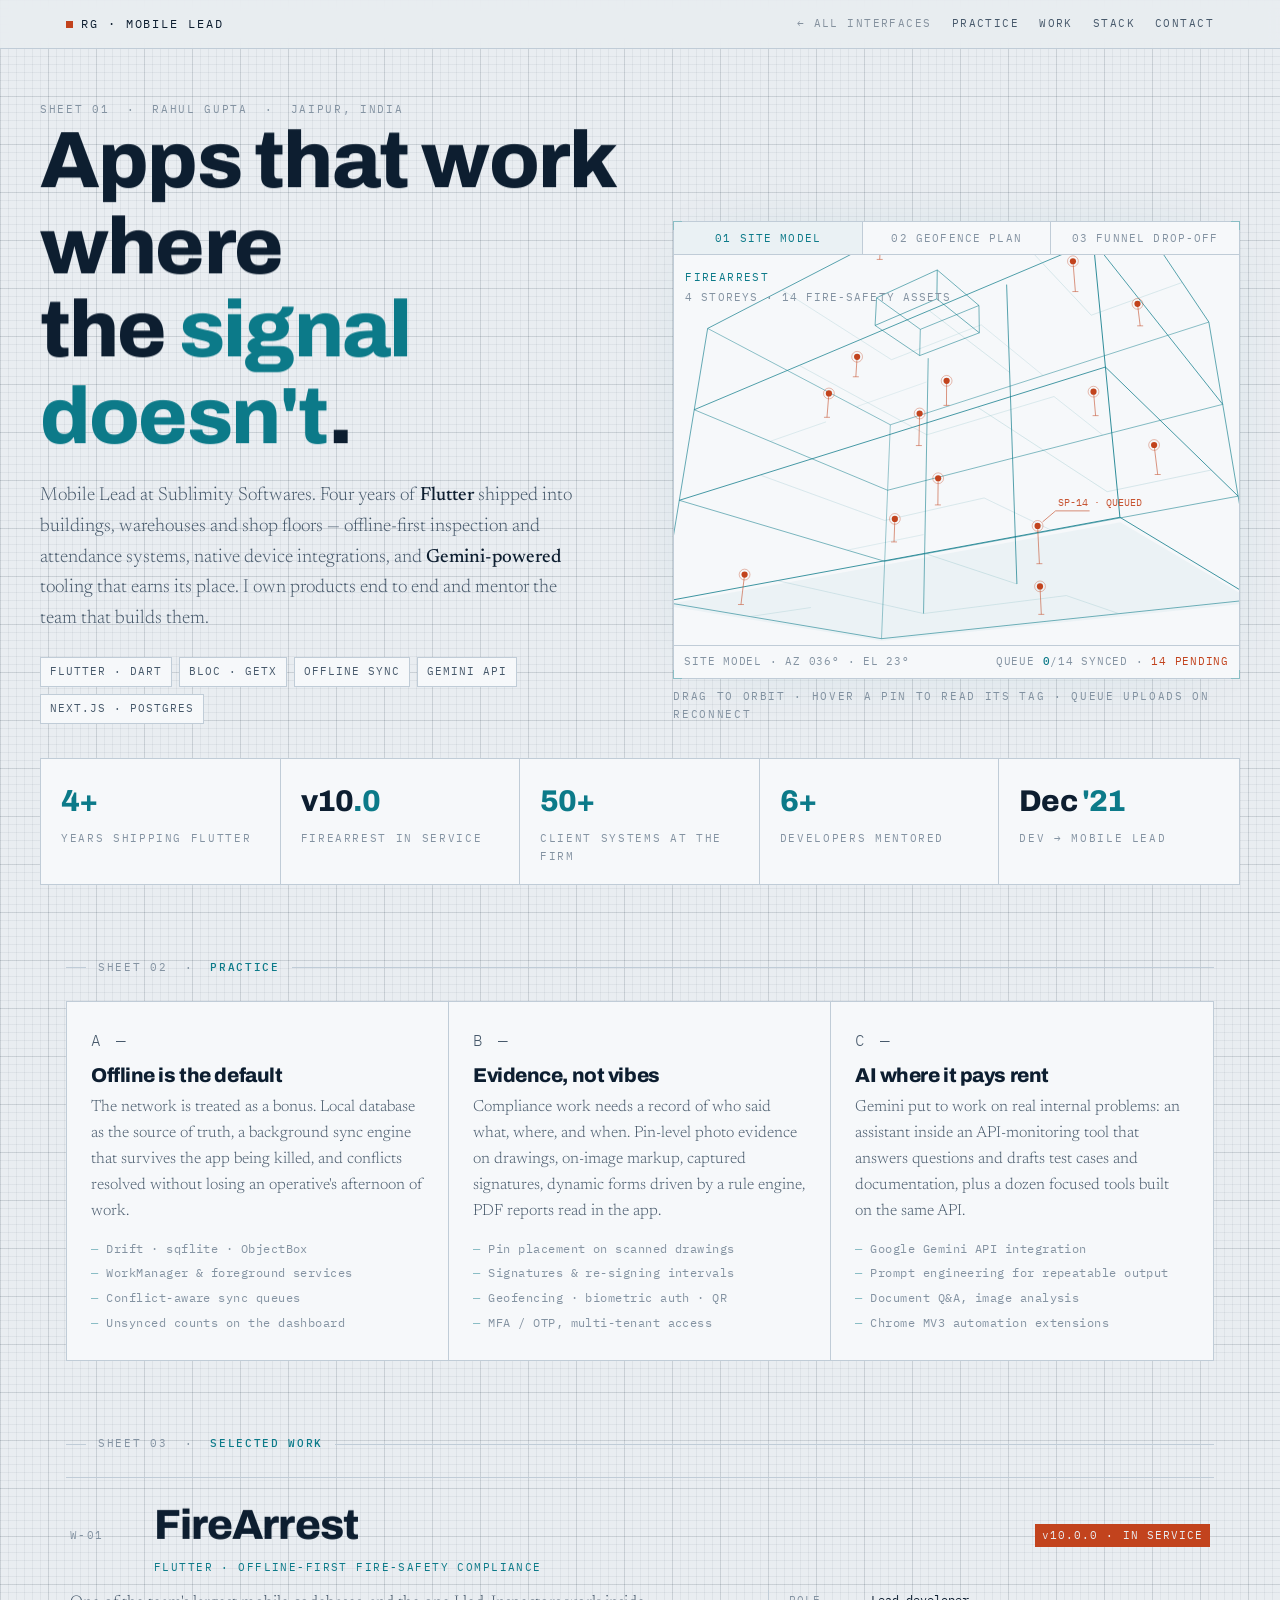
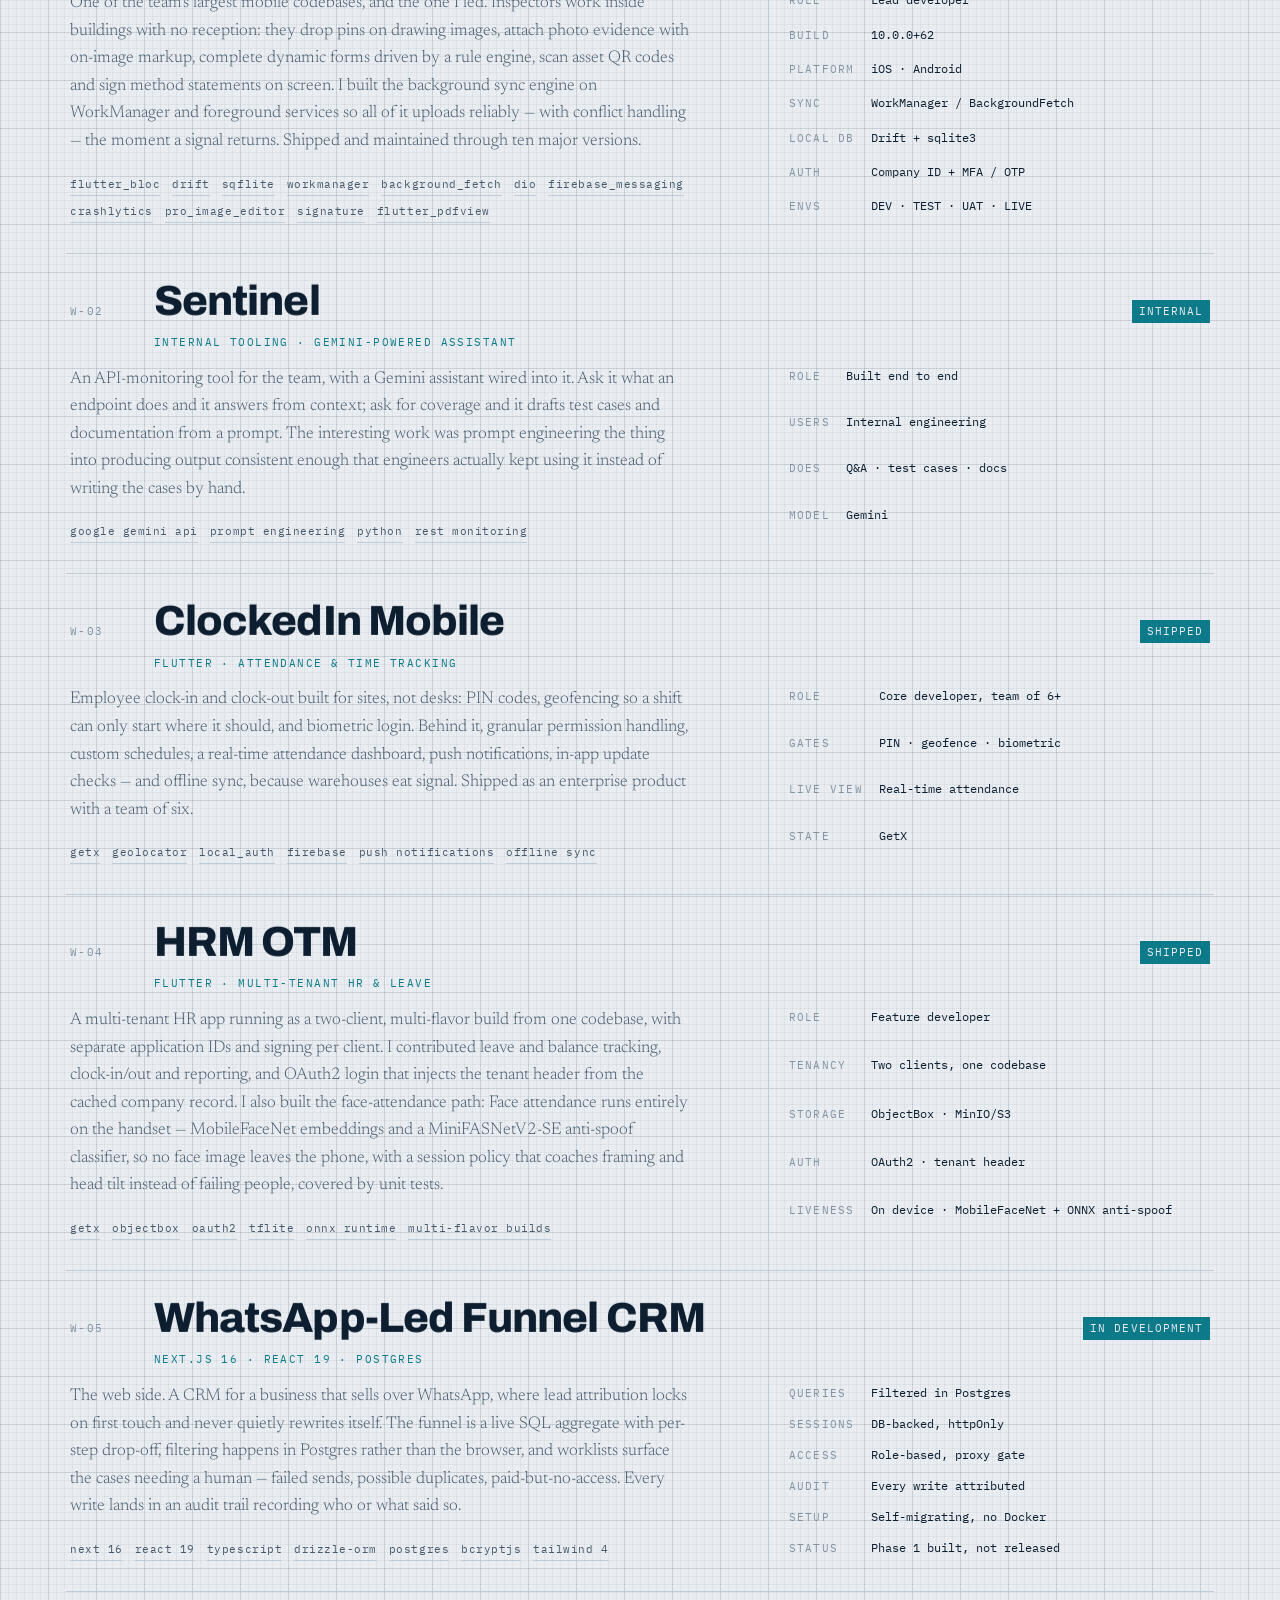
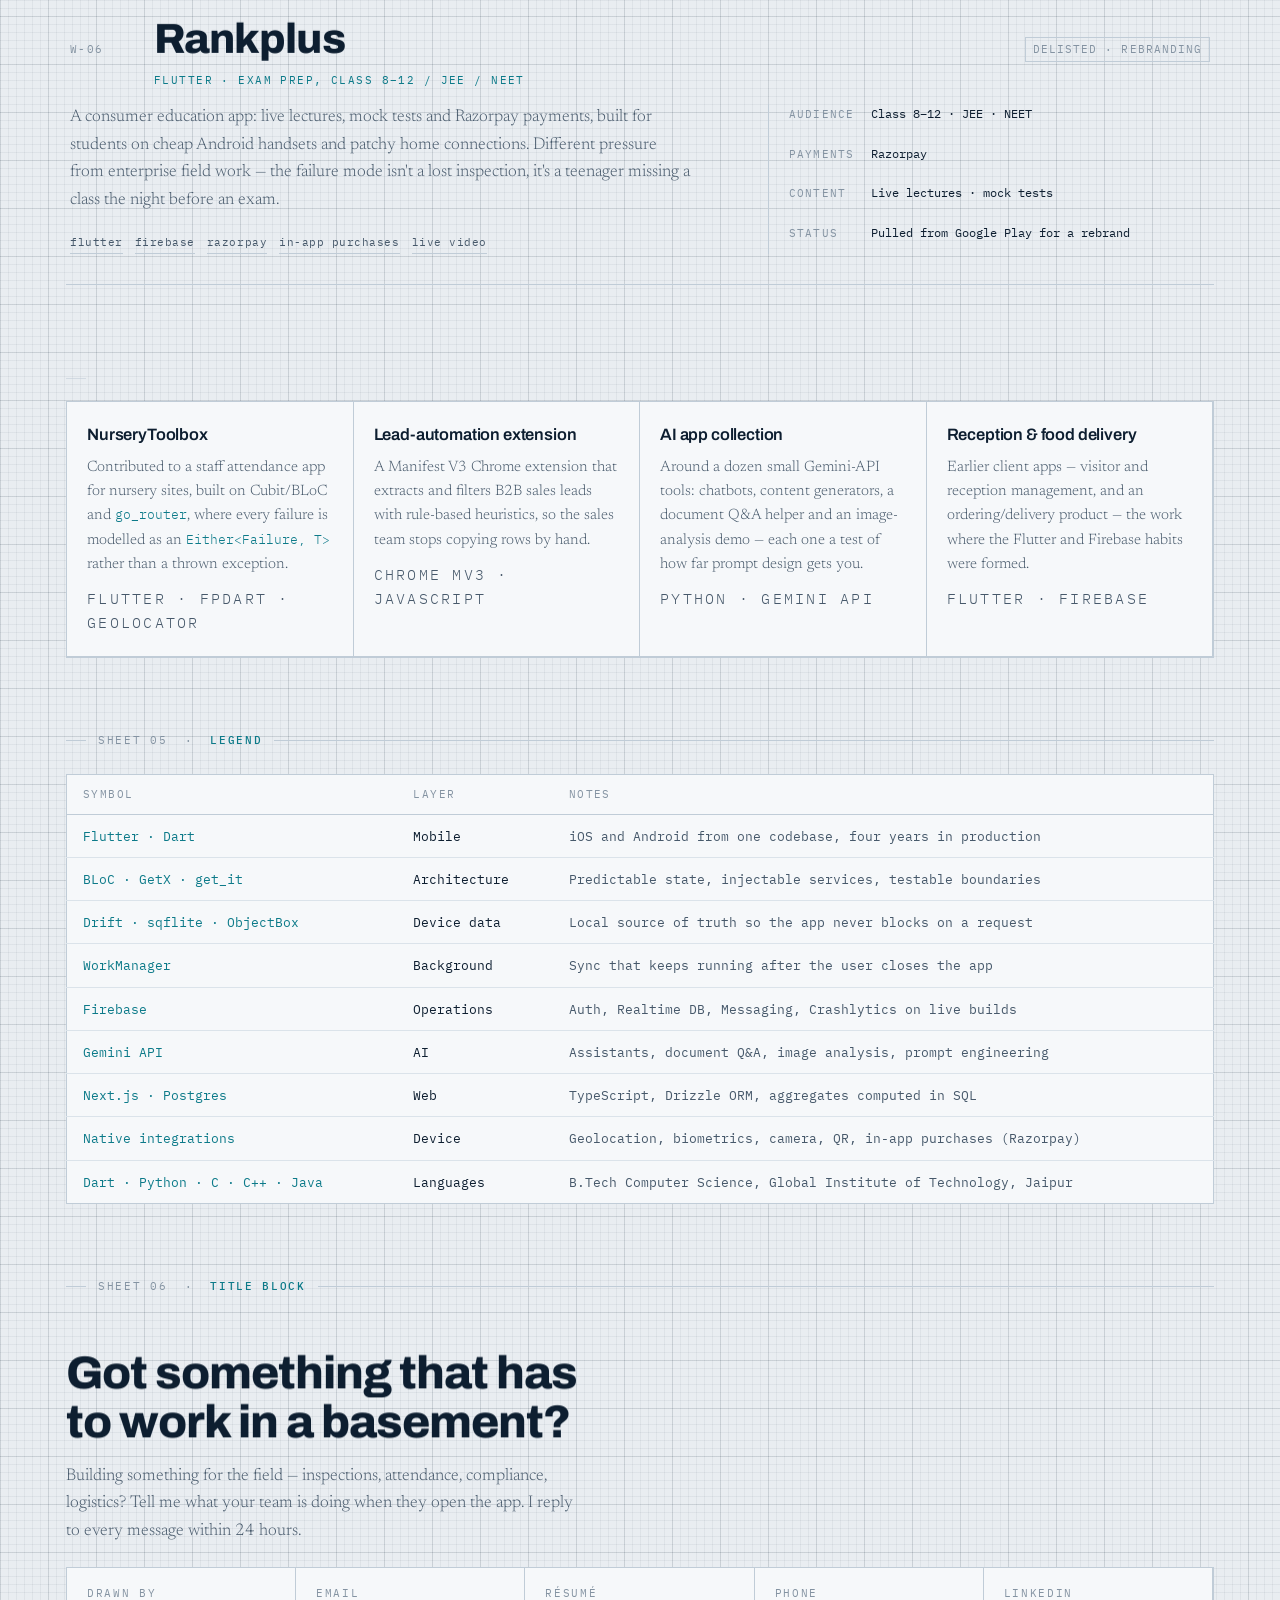
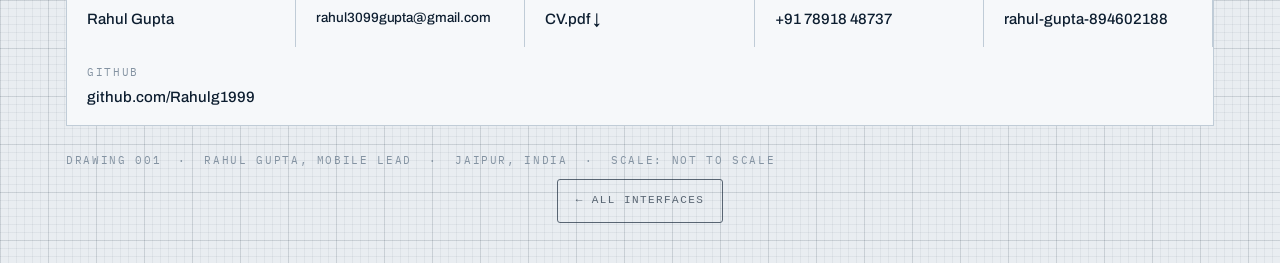
==== commit 421300cc: "Add 3D device frames, real screenshots, and current project status Devices - Ship the iPhone 17 Pro " ====
--- a/drawing/index.html
+++ b/drawing/index.html
@@ -11,6 +11,10 @@
 <meta property="og:title" content="Rahul Gupta">
 <meta property="og:description" content="Drawing 001 — Rahul Gupta&#x27;s portfolio as a CAD sheet, with three live technical drawings.">
 <link rel="icon" type="image/svg+xml" href="../assets/favicon-drawing001.svg">
+<link rel="icon" type="image/png" sizes="180x180" href="../assets/icons/drawing001-180.png">
+<link rel="apple-touch-icon" href="../assets/icons/drawing001-180.png">
+<meta property="og:image" content="https://portfoliorahulgupta.netlify.app/assets/icons/drawing001-og.jpg">
+<meta name="twitter:card" content="summary">
 <style>:root{color-scheme:light dark}*{-webkit-tap-highlight-color:transparent}body{margin:0}img{max-width:100%}[hidden]{display:none!important}</style>
 </head>
 <body>
@@ -70,6 +74,9 @@
 p{margin:0}
 a{color:inherit}
 code{font-family:var(--mono);font-size:.88em;color:var(--cyan)}
+/* selection reads as plotter ink, not the browser default blue */
+::selection{background:var(--cyan);color:var(--paper);text-shadow:none}
+::-moz-selection{background:var(--cyan);color:var(--paper);text-shadow:none}
 :focus-visible{outline:2px solid var(--cyan);outline-offset:3px}
 .anno{font-family:var(--mono);font-size:11px;letter-spacing:.15em;text-transform:uppercase;color:var(--ink-faint);margin:0}
 .anno b{font-weight:500;color:var(--cyan)}
@@ -512,16 +519,17 @@
       </div>
       <div class="proj-body">
         <div>
-          <p>A multi-tenant HR app running as a two-client, multi-flavor build from one codebase. I contributed leave and balance tracking, clock-in/out and reporting, with OAuth2 auth and MinIO/S3 for document storage — and ObjectBox keeping the whole thing responsive on the device rather than round-tripping every list.</p>
+          <p>A multi-tenant HR app running as a two-client, multi-flavor build from one codebase, with separate application IDs and signing per client. I contributed leave and balance tracking, clock-in/out and reporting, and OAuth2 login that injects the tenant header from the cached company record. I also built the face-attendance path: Face attendance runs entirely on the handset — MobileFaceNet embeddings and a MiniFASNetV2-SE anti-spoof classifier, so no face image leaves the phone, with a session policy that coaches framing and head tilt instead of failing people, covered by unit tests.</p>
           <div class="tags">
-            <span class="tag">getx</span><span class="tag">objectbox</span><span class="tag">oauth2</span><span class="tag">minio / s3</span><span class="tag">multi-flavor builds</span>
+            <span class="tag">getx</span><span class="tag">objectbox</span><span class="tag">oauth2</span><span class="tag">tflite</span><span class="tag">onnx runtime</span><span class="tag">multi-flavor builds</span>
           </div>
         </div>
         <dl class="spec">
           <dt>Role</dt><dd>Feature developer</dd>
           <dt>Tenancy</dt><dd>Two clients, one codebase</dd>
           <dt>Storage</dt><dd>ObjectBox · MinIO/S3</dd>
-          <dt>Auth</dt><dd>OAuth2</dd>
+          <dt>Auth</dt><dd>OAuth2 · tenant header</dd>
+          <dt>Liveness</dt><dd>On device · MobileFaceNet + ONNX anti-spoof</dd>
         </dl>
       </div>
     </article>
@@ -533,7 +541,7 @@
           <h2><span class="ln"><i>WhatsApp-Led Funnel CRM</i></span></h2>
           <p class="role">Next.js 16 · React 19 · Postgres</p>
         </div>
-        <span class="rev">PHASE 1</span>
+        <span class="rev">IN DEVELOPMENT</span>
       </div>
       <div class="proj-body">
         <div>
@@ -548,6 +556,7 @@
           <dt>Access</dt><dd>Role-based, proxy gate</dd>
           <dt>Audit</dt><dd>Every write attributed</dd>
           <dt>Setup</dt><dd>Self-migrating, no Docker</dd>
+          <dt>Status</dt><dd>Phase 1 built, not released</dd>
         </dl>
       </div>
     </article>
@@ -559,7 +568,7 @@
           <h2><span class="ln"><i>Rankplus</i></span></h2>
           <p class="role">Flutter · Exam prep, Class 8–12 / JEE / NEET</p>
         </div>
-        <span class="rev quiet">EARLIER</span>
+        <span class="rev quiet">DELISTED · REBRANDING</span>
       </div>
       <div class="proj-body">
         <div>
@@ -572,6 +581,7 @@
           <dt>Audience</dt><dd>Class 8–12 · JEE · NEET</dd>
           <dt>Payments</dt><dd>Razorpay</dd>
           <dt>Content</dt><dd>Live lectures · mock tests</dd>
+          <dt>Status</dt><dd>Pulled from Google Play for a rebrand</dd>
         </dl>
       </div>
     </article>
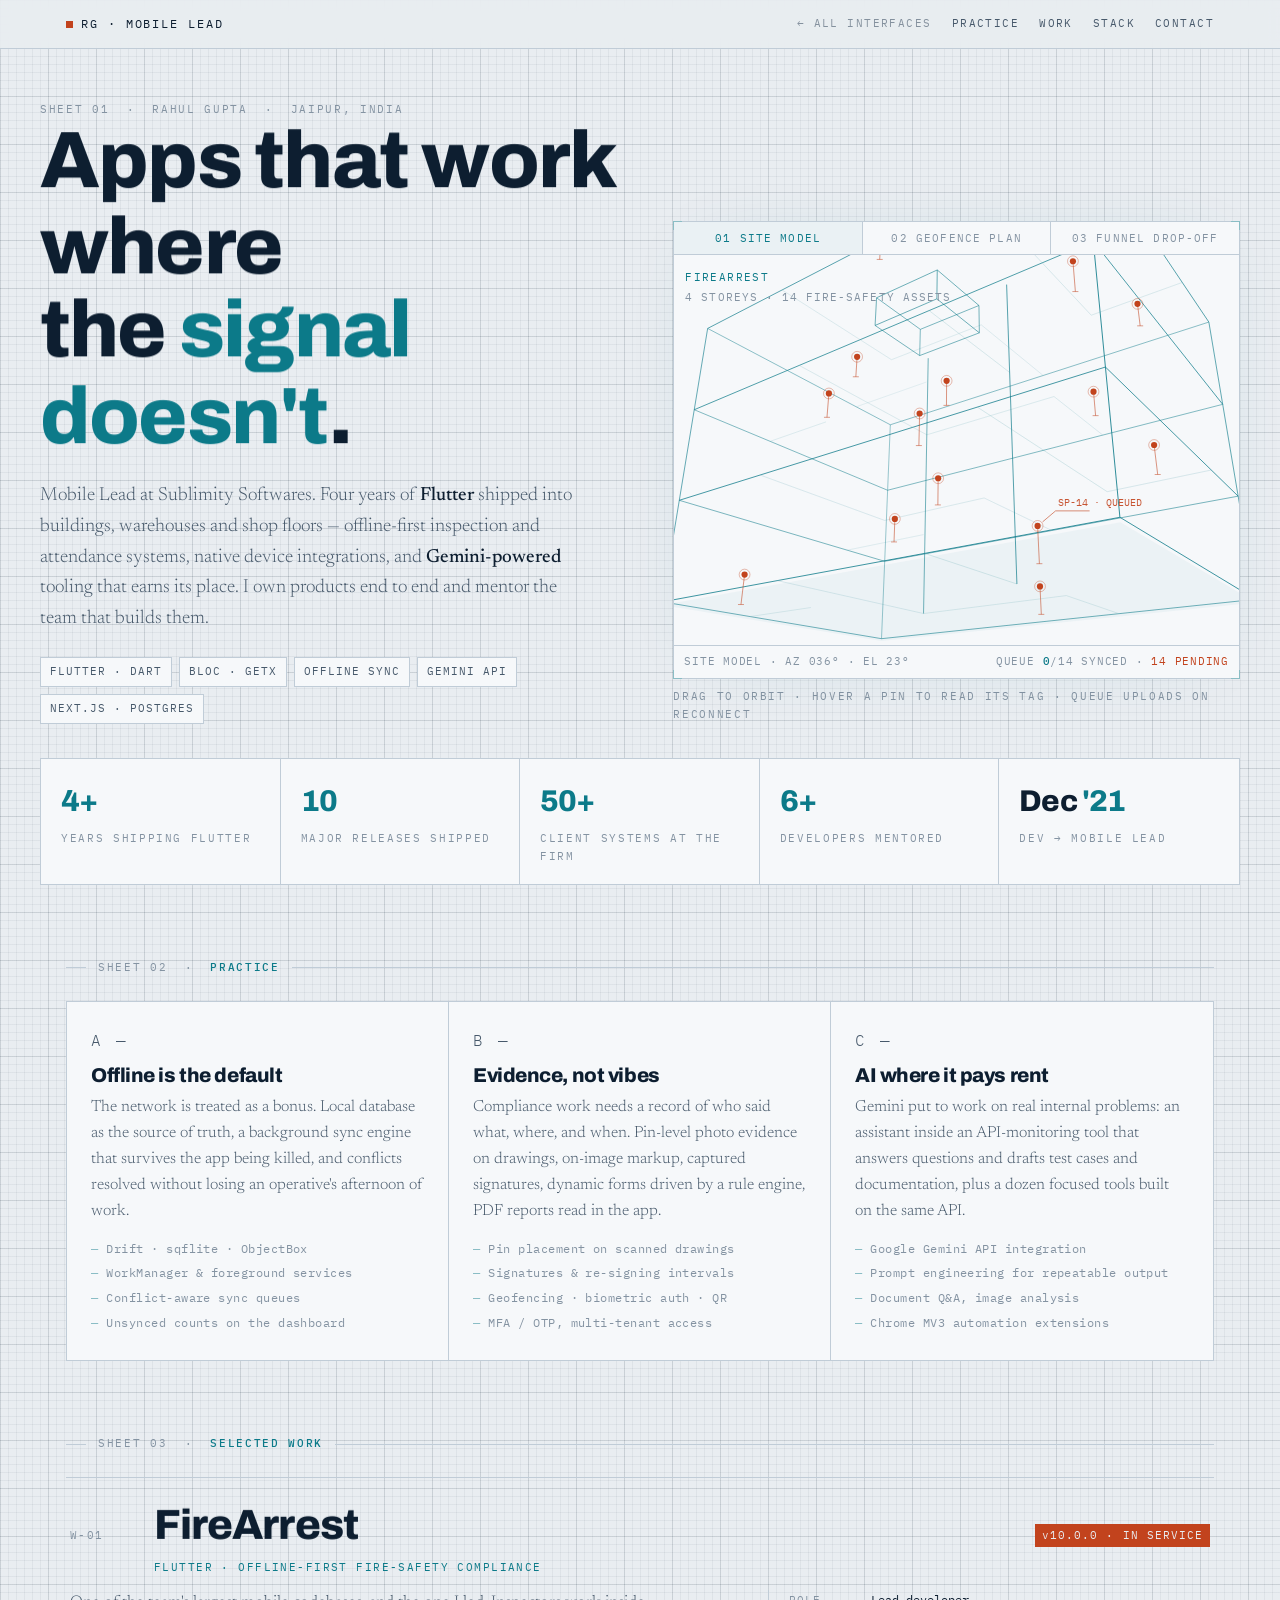
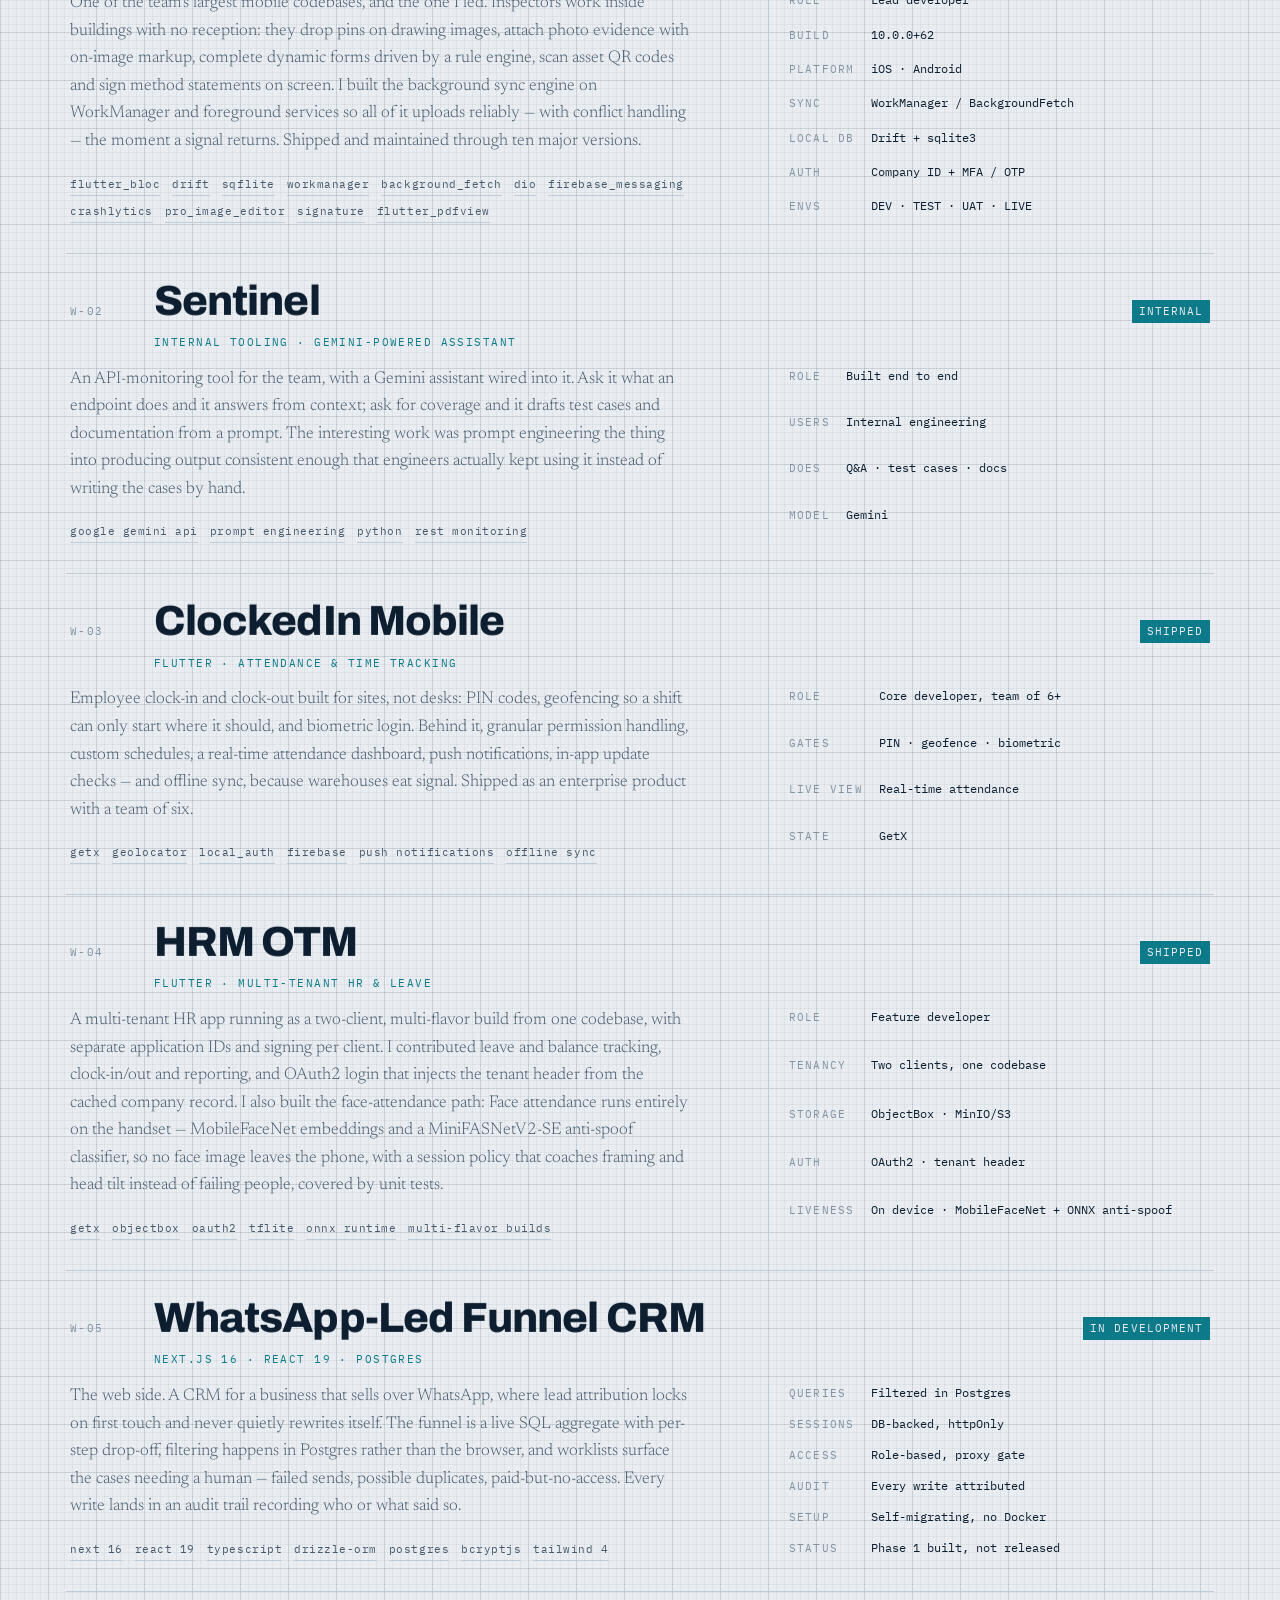
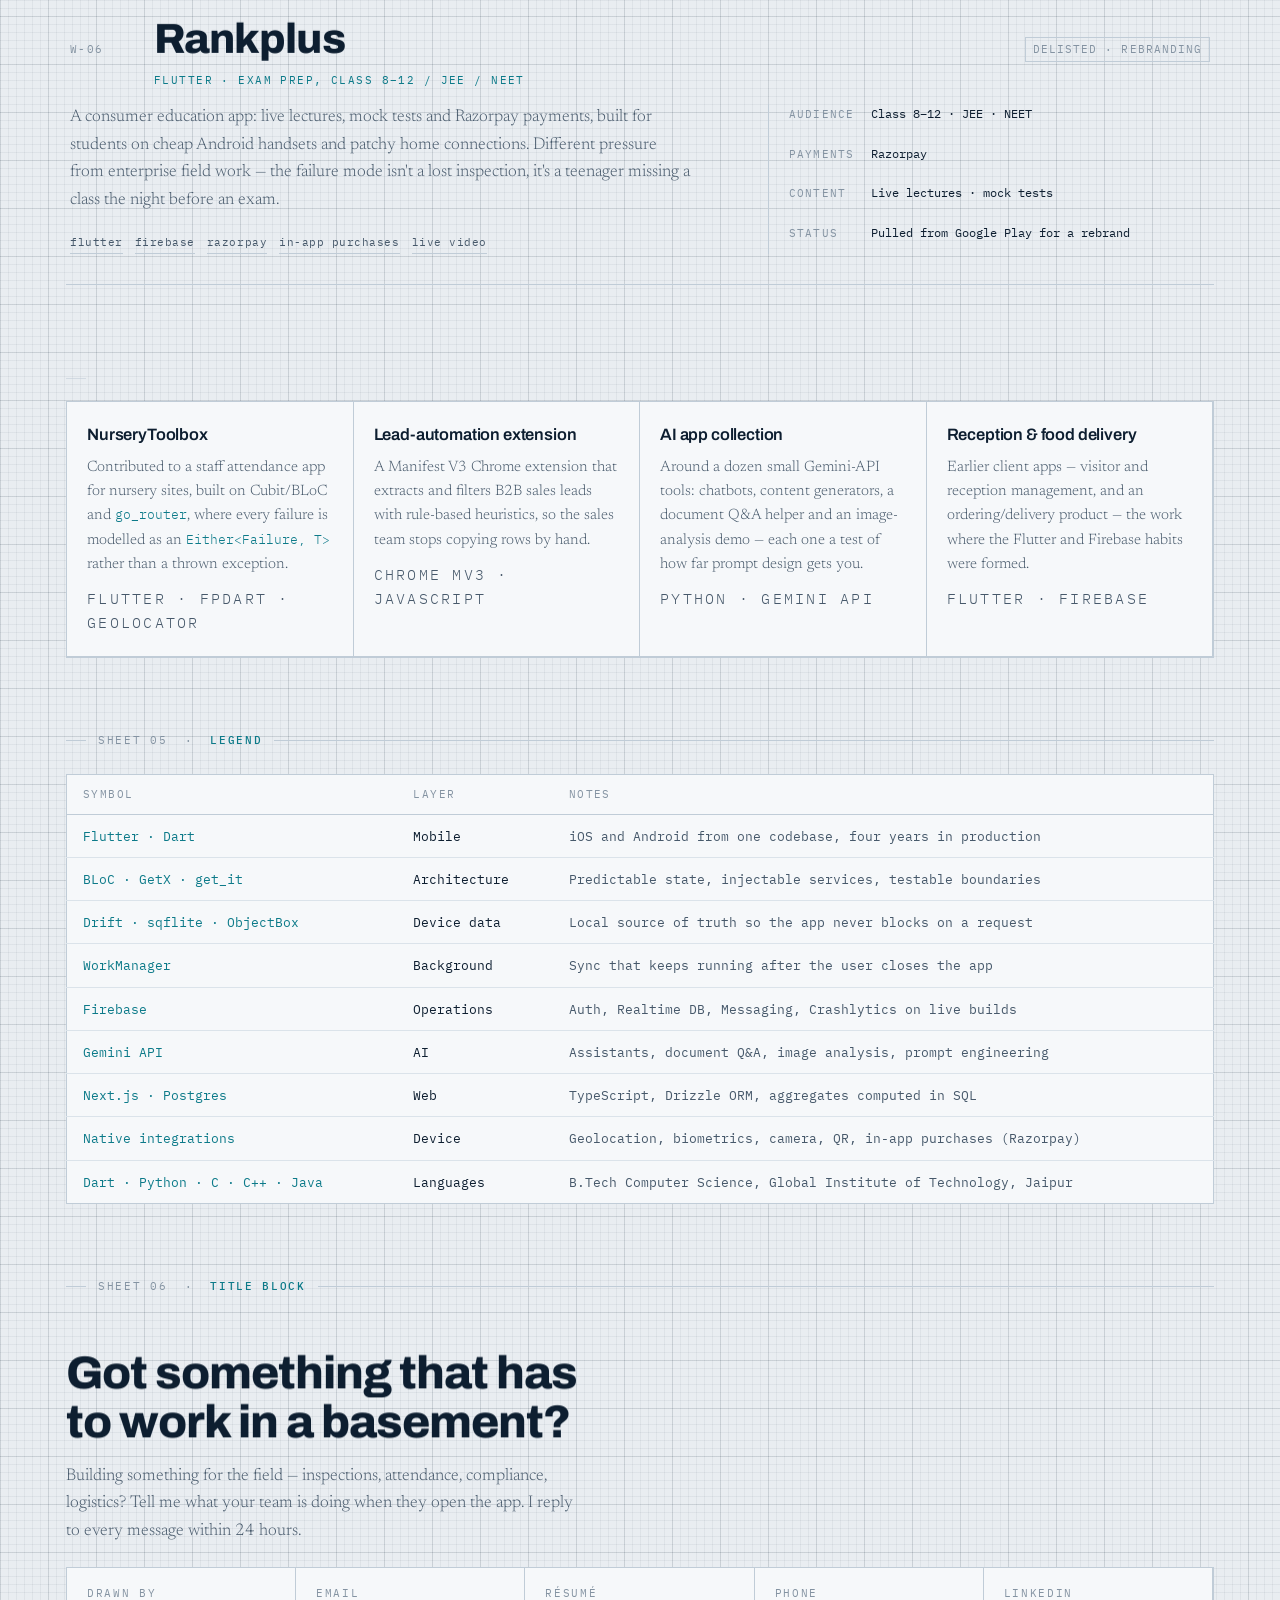
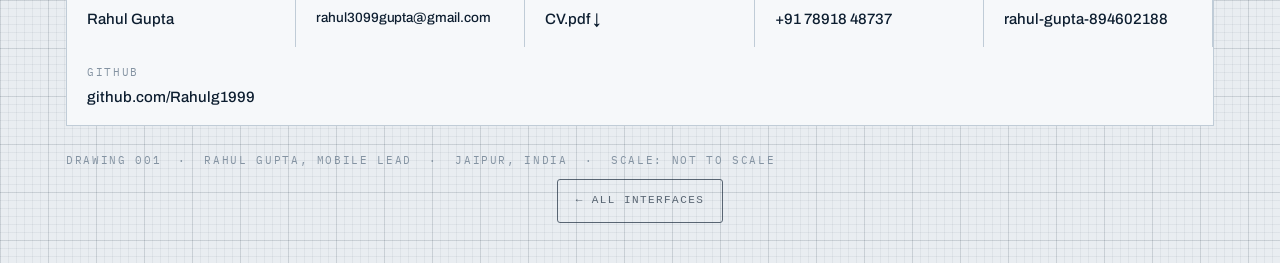
==== commit 63ad30ad: "Lead with the five interfaces, and stop leaning on one client name The page is titled "Five Interfac" ====
--- a/drawing/index.html
+++ b/drawing/index.html
@@ -380,7 +380,7 @@
 
   <div class="stats rise">
     <div class="stat"><p class="n"><span class="cnt" data-to="4">4</span><span>+</span></p><p class="anno">Years shipping Flutter</p></div>
-    <div class="stat"><p class="n">v10<span>.0</span></p><p class="anno">FireArrest in service</p></div>
+    <div class="stat"><p class="n"><span class="cnt" data-to="10">10</span></p><p class="anno">Major releases shipped</p></div>
     <div class="stat"><p class="n"><span class="cnt" data-to="50">50</span><span>+</span></p><p class="anno">Client systems at the firm</p></div>
     <div class="stat"><p class="n"><span class="cnt" data-to="6">6</span><span>+</span></p><p class="anno">Developers mentored</p></div>
     <div class="stat"><p class="n">Dec<span> '21</span></p><p class="anno">Dev → Mobile Lead</p></div>
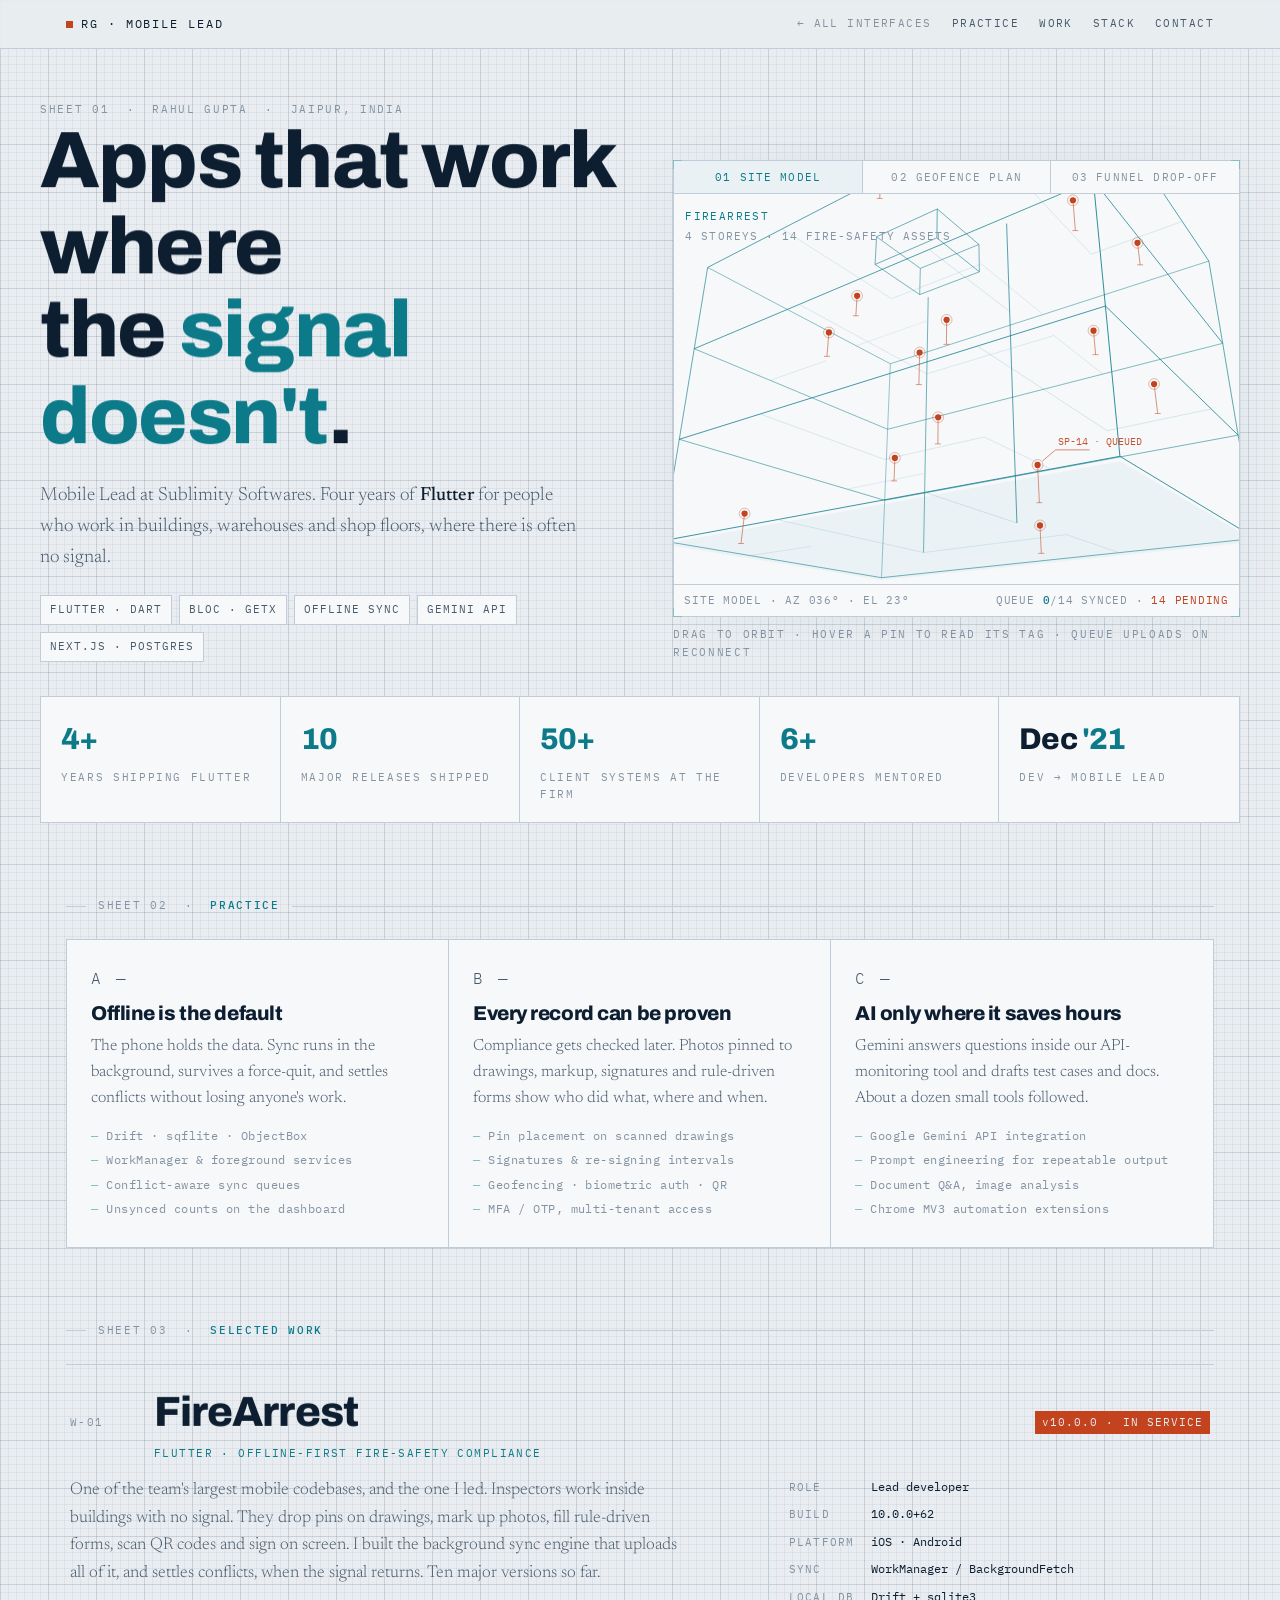
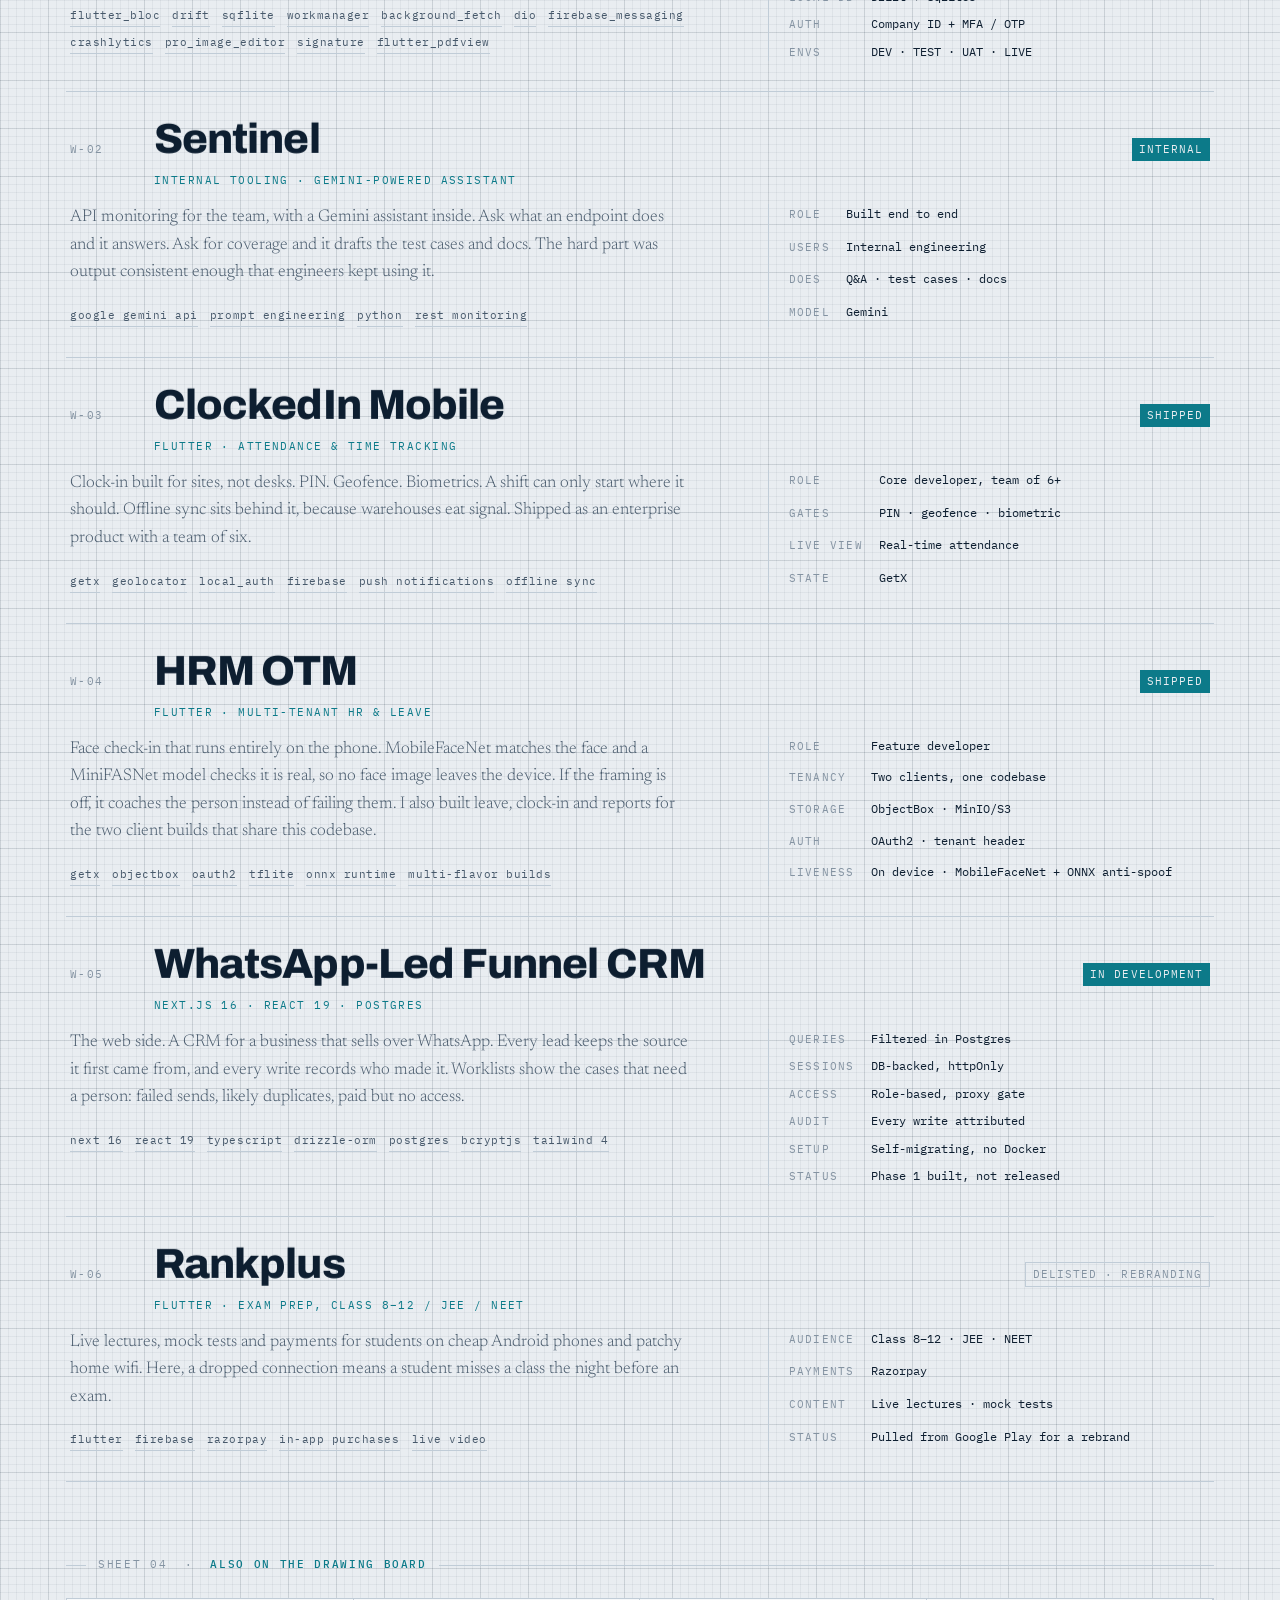
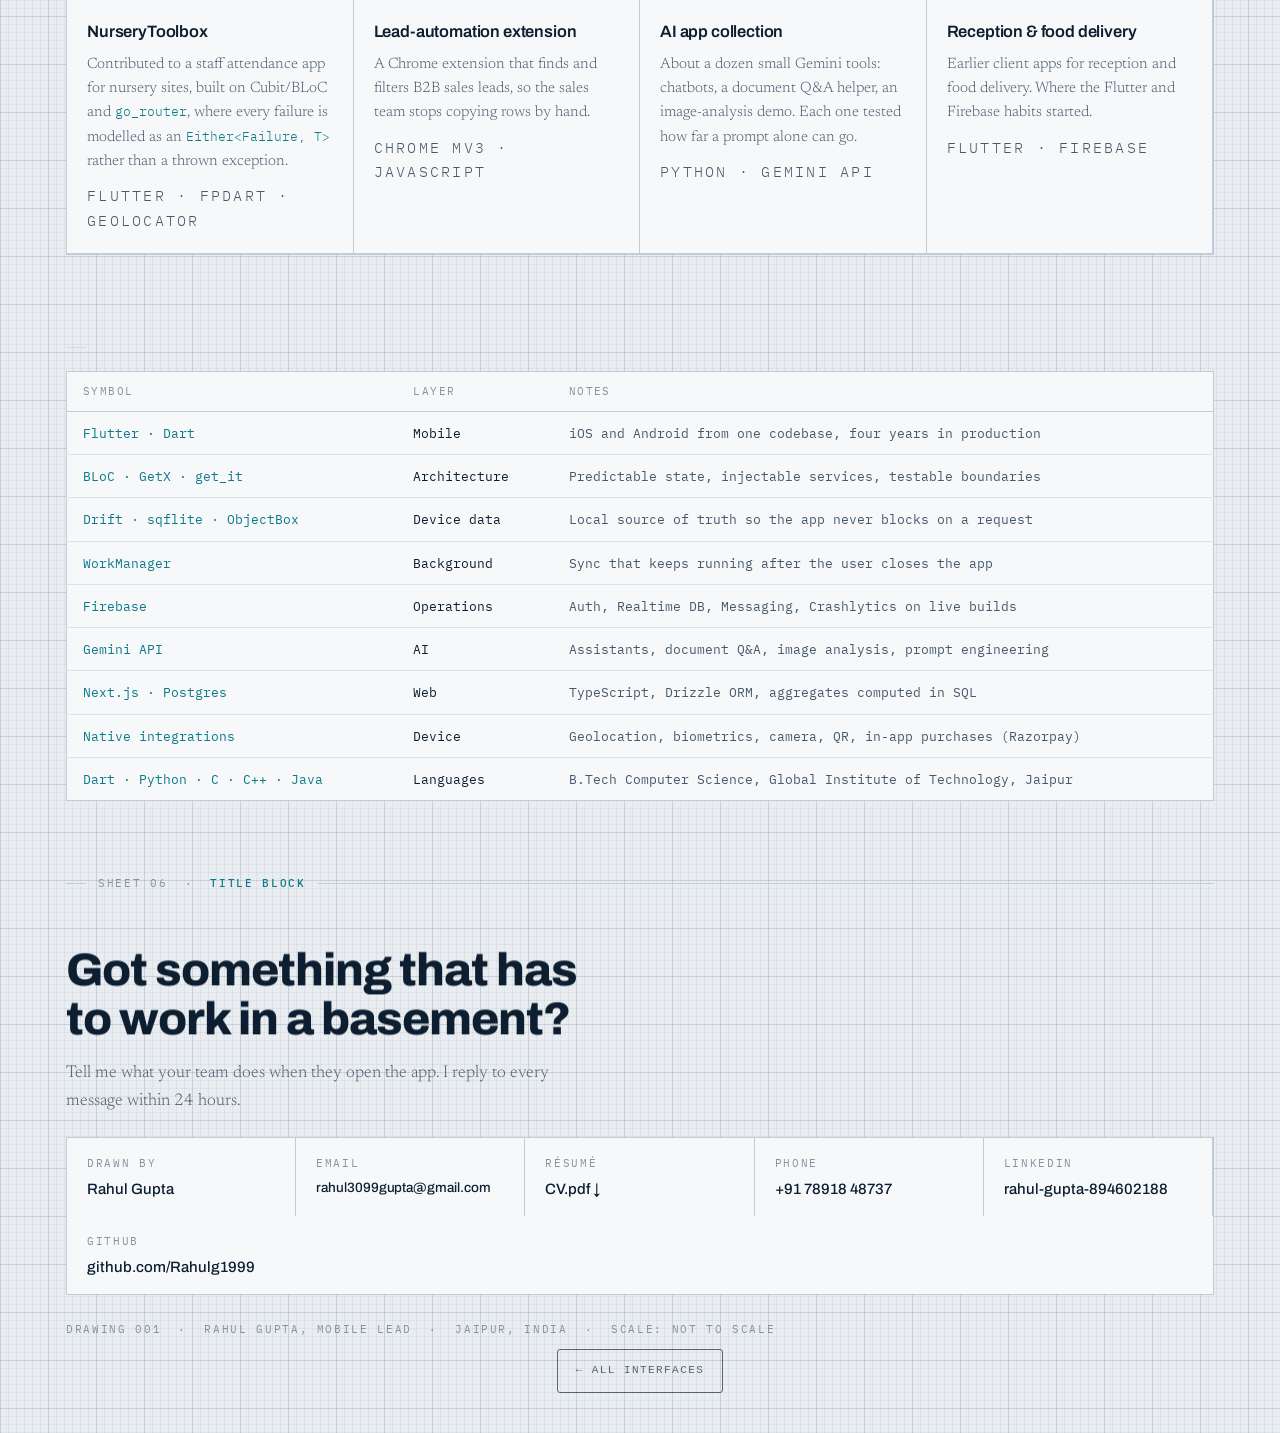
==== commit 4a4824e6: "Rebuild the hub as one idea per screen, and rewrite every page's copy The hub now follows three Refe" ====
--- a/drawing/index.html
+++ b/drawing/index.html
@@ -348,7 +348,7 @@
     <div>
       <p class="anno load load-1">Sheet 01 &nbsp;·&nbsp; Rahul Gupta &nbsp;·&nbsp; Jaipur, India</p>
       <h1><span class="ln"><i>Apps that work</i></span><span class="ln"><i>where the <em>signal</em></i></span><span class="ln"><i><em>doesn't</em>.</i></span></h1>
-      <p class="lede load load-3">Mobile Lead at Sublimity Softwares. Four years of <strong>Flutter</strong> shipped into buildings, warehouses and shop floors — offline-first inspection and attendance systems, native device integrations, and <strong>Gemini-powered</strong> tooling that earns its place. I own products end to end and mentor the team that builds them.</p>
+      <p class="lede load load-3">Mobile Lead at Sublimity Softwares. Four years of <strong>Flutter</strong> for people who work in buildings, warehouses and shop floors, where there is often no signal.</p>
       <div class="hero-meta load load-4">
         <span class="chip">Flutter · Dart</span>
         <span class="chip">BLoC · GetX</span>
@@ -393,7 +393,7 @@
     <article class="cap">
       <p class="anno">A —</p>
       <h3>Offline is the default</h3>
-      <p>The network is treated as a bonus. Local database as the source of truth, a background sync engine that survives the app being killed, and conflicts resolved without losing an operative's afternoon of work.</p>
+      <p>The phone holds the data. Sync runs in the background, survives a force-quit, and settles conflicts without losing anyone's work.</p>
       <ul>
         <li>Drift · sqflite · ObjectBox</li>
         <li>WorkManager &amp; foreground services</li>
@@ -403,8 +403,8 @@
     </article>
     <article class="cap">
       <p class="anno">B —</p>
-      <h3>Evidence, not vibes</h3>
-      <p>Compliance work needs a record of who said what, where, and when. Pin-level photo evidence on drawings, on-image markup, captured signatures, dynamic forms driven by a rule engine, PDF reports read in the app.</p>
+      <h3>Every record can be proven</h3>
+      <p>Compliance gets checked later. Photos pinned to drawings, markup, signatures and rule-driven forms show who did what, where and when.</p>
       <ul>
         <li>Pin placement on scanned drawings</li>
         <li>Signatures &amp; re-signing intervals</li>
@@ -414,8 +414,8 @@
     </article>
     <article class="cap">
       <p class="anno">C —</p>
-      <h3>AI where it pays rent</h3>
-      <p>Gemini put to work on real internal problems: an assistant inside an API-monitoring tool that answers questions and drafts test cases and documentation, plus a dozen focused tools built on the same API.</p>
+      <h3>AI only where it saves hours</h3>
+      <p>Gemini answers questions inside our API-monitoring tool and drafts test cases and docs. About a dozen small tools followed.</p>
       <ul>
         <li>Google Gemini API integration</li>
         <li>Prompt engineering for repeatable output</li>
@@ -441,7 +441,7 @@
       </div>
       <div class="proj-body">
         <div>
-          <p>One of the team's largest mobile codebases, and the one I led. Inspectors work inside buildings with no reception: they drop pins on drawing images, attach photo evidence with on-image markup, complete dynamic forms driven by a rule engine, scan asset QR codes and sign method statements on screen. I built the background sync engine on WorkManager and foreground services so all of it uploads reliably — with conflict handling — the moment a signal returns. Shipped and maintained through ten major versions.</p>
+          <p>One of the team's largest mobile codebases, and the one I led. Inspectors work inside buildings with no signal. They drop pins on drawings, mark up photos, fill rule-driven forms, scan QR codes and sign on screen. I built the background sync engine that uploads all of it, and settles conflicts, when the signal returns. Ten major versions so far.</p>
           <div class="tags">
             <span class="tag">flutter_bloc</span><span class="tag">drift</span><span class="tag">sqflite</span><span class="tag">workmanager</span><span class="tag">background_fetch</span><span class="tag">dio</span><span class="tag">firebase_messaging</span><span class="tag">crashlytics</span><span class="tag">pro_image_editor</span><span class="tag">signature</span><span class="tag">flutter_pdfview</span>
           </div>
@@ -469,7 +469,7 @@
       </div>
       <div class="proj-body">
         <div>
-          <p>An API-monitoring tool for the team, with a Gemini assistant wired into it. Ask it what an endpoint does and it answers from context; ask for coverage and it drafts test cases and documentation from a prompt. The interesting work was prompt engineering the thing into producing output consistent enough that engineers actually kept using it instead of writing the cases by hand.</p>
+          <p>API monitoring for the team, with a Gemini assistant inside. Ask what an endpoint does and it answers. Ask for coverage and it drafts the test cases and docs. The hard part was output consistent enough that engineers kept using it.</p>
           <div class="tags">
             <span class="tag">google gemini api</span><span class="tag">prompt engineering</span><span class="tag">python</span><span class="tag">rest monitoring</span>
           </div>
@@ -494,7 +494,7 @@
       </div>
       <div class="proj-body">
         <div>
-          <p>Employee clock-in and clock-out built for sites, not desks: PIN codes, geofencing so a shift can only start where it should, and biometric login. Behind it, granular permission handling, custom schedules, a real-time attendance dashboard, push notifications, in-app update checks — and offline sync, because warehouses eat signal. Shipped as an enterprise product with a team of six.</p>
+          <p>Clock-in built for sites, not desks. PIN. Geofence. Biometrics. A shift can only start where it should. Offline sync sits behind it, because warehouses eat signal. Shipped as an enterprise product with a team of six.</p>
           <div class="tags">
             <span class="tag">getx</span><span class="tag">geolocator</span><span class="tag">local_auth</span><span class="tag">firebase</span><span class="tag">push notifications</span><span class="tag">offline sync</span>
           </div>
@@ -519,7 +519,7 @@
       </div>
       <div class="proj-body">
         <div>
-          <p>A multi-tenant HR app running as a two-client, multi-flavor build from one codebase, with separate application IDs and signing per client. I contributed leave and balance tracking, clock-in/out and reporting, and OAuth2 login that injects the tenant header from the cached company record. I also built the face-attendance path: Face attendance runs entirely on the handset — MobileFaceNet embeddings and a MiniFASNetV2-SE anti-spoof classifier, so no face image leaves the phone, with a session policy that coaches framing and head tilt instead of failing people, covered by unit tests.</p>
+          <p>Face check-in that runs entirely on the phone. MobileFaceNet matches the face and a MiniFASNet model checks it is real, so no face image leaves the device. If the framing is off, it coaches the person instead of failing them. I also built leave, clock-in and reports for the two client builds that share this codebase.</p>
           <div class="tags">
             <span class="tag">getx</span><span class="tag">objectbox</span><span class="tag">oauth2</span><span class="tag">tflite</span><span class="tag">onnx runtime</span><span class="tag">multi-flavor builds</span>
           </div>
@@ -545,7 +545,7 @@
       </div>
       <div class="proj-body">
         <div>
-          <p>The web side. A CRM for a business that sells over WhatsApp, where lead attribution locks on first touch and never quietly rewrites itself. The funnel is a live SQL aggregate with per-step drop-off, filtering happens in Postgres rather than the browser, and worklists surface the cases needing a human — failed sends, possible duplicates, paid-but-no-access. Every write lands in an audit trail recording who or what said so.</p>
+          <p>The web side. A CRM for a business that sells over WhatsApp. Every lead keeps the source it first came from, and every write records who made it. Worklists show the cases that need a person: failed sends, likely duplicates, paid but no access.</p>
           <div class="tags">
             <span class="tag">next 16</span><span class="tag">react 19</span><span class="tag">typescript</span><span class="tag">drizzle-orm</span><span class="tag">postgres</span><span class="tag">bcryptjs</span><span class="tag">tailwind 4</span>
           </div>
@@ -572,7 +572,7 @@
       </div>
       <div class="proj-body">
         <div>
-          <p>A consumer education app: live lectures, mock tests and Razorpay payments, built for students on cheap Android handsets and patchy home connections. Different pressure from enterprise field work — the failure mode isn't a lost inspection, it's a teenager missing a class the night before an exam.</p>
+          <p>Live lectures, mock tests and payments for students on cheap Android phones and patchy home wifi. Here, a dropped connection means a student misses a class the night before an exam.</p>
           <div class="tags">
             <span class="tag">flutter</span><span class="tag">firebase</span><span class="tag">razorpay</span><span class="tag">in-app purchases</span><span class="tag">live video</span>
           </div>
@@ -599,17 +599,17 @@
     </div>
     <div class="mw">
       <h4>Lead-automation extension</h4>
-      <p>A Manifest V3 Chrome extension that extracts and filters B2B sales leads with rule-based heuristics, so the sales team stops copying rows by hand.</p>
+      <p>A Chrome extension that finds and filters B2B sales leads, so the sales team stops copying rows by hand.</p>
       <p class="anno">Chrome MV3 · JavaScript</p>
     </div>
     <div class="mw">
       <h4>AI app collection</h4>
-      <p>Around a dozen small Gemini-API tools: chatbots, content generators, a document Q&amp;A helper and an image-analysis demo — each one a test of how far prompt design gets you.</p>
+      <p>About a dozen small Gemini tools: chatbots, a document Q&amp;A helper, an image-analysis demo. Each one tested how far a prompt alone can go.</p>
       <p class="anno">Python · Gemini API</p>
     </div>
     <div class="mw">
       <h4>Reception &amp; food delivery</h4>
-      <p>Earlier client apps — visitor and reception management, and an ordering/delivery product — the work where the Flutter and Firebase habits were formed.</p>
+      <p>Earlier client apps for reception and food delivery. Where the Flutter and Firebase habits started.</p>
       <p class="anno">Flutter · Firebase</p>
     </div>
   </div>
@@ -639,7 +639,7 @@
   <div class="dim rise"><p class="anno">Sheet 06 &nbsp;·&nbsp; <b>Title block</b></p></div>
   <div class="contact-head rise">
     <h2><span class="ln"><i>Got something that has</i></span><span class="ln"><i>to work in a basement?</i></span></h2>
-    <p>Building something for the field — inspections, attendance, compliance, logistics? Tell me what your team is doing when they open the app. I reply to every message within 24 hours.</p>
+    <p>Tell me what your team does when they open the app. I reply to every message within 24 hours.</p>
   </div>
   <div class="titleblock rise">
     <div class="tb-cell"><span class="anno">Drawn by</span><span class="tb-val">Rahul Gupta</span></div>
